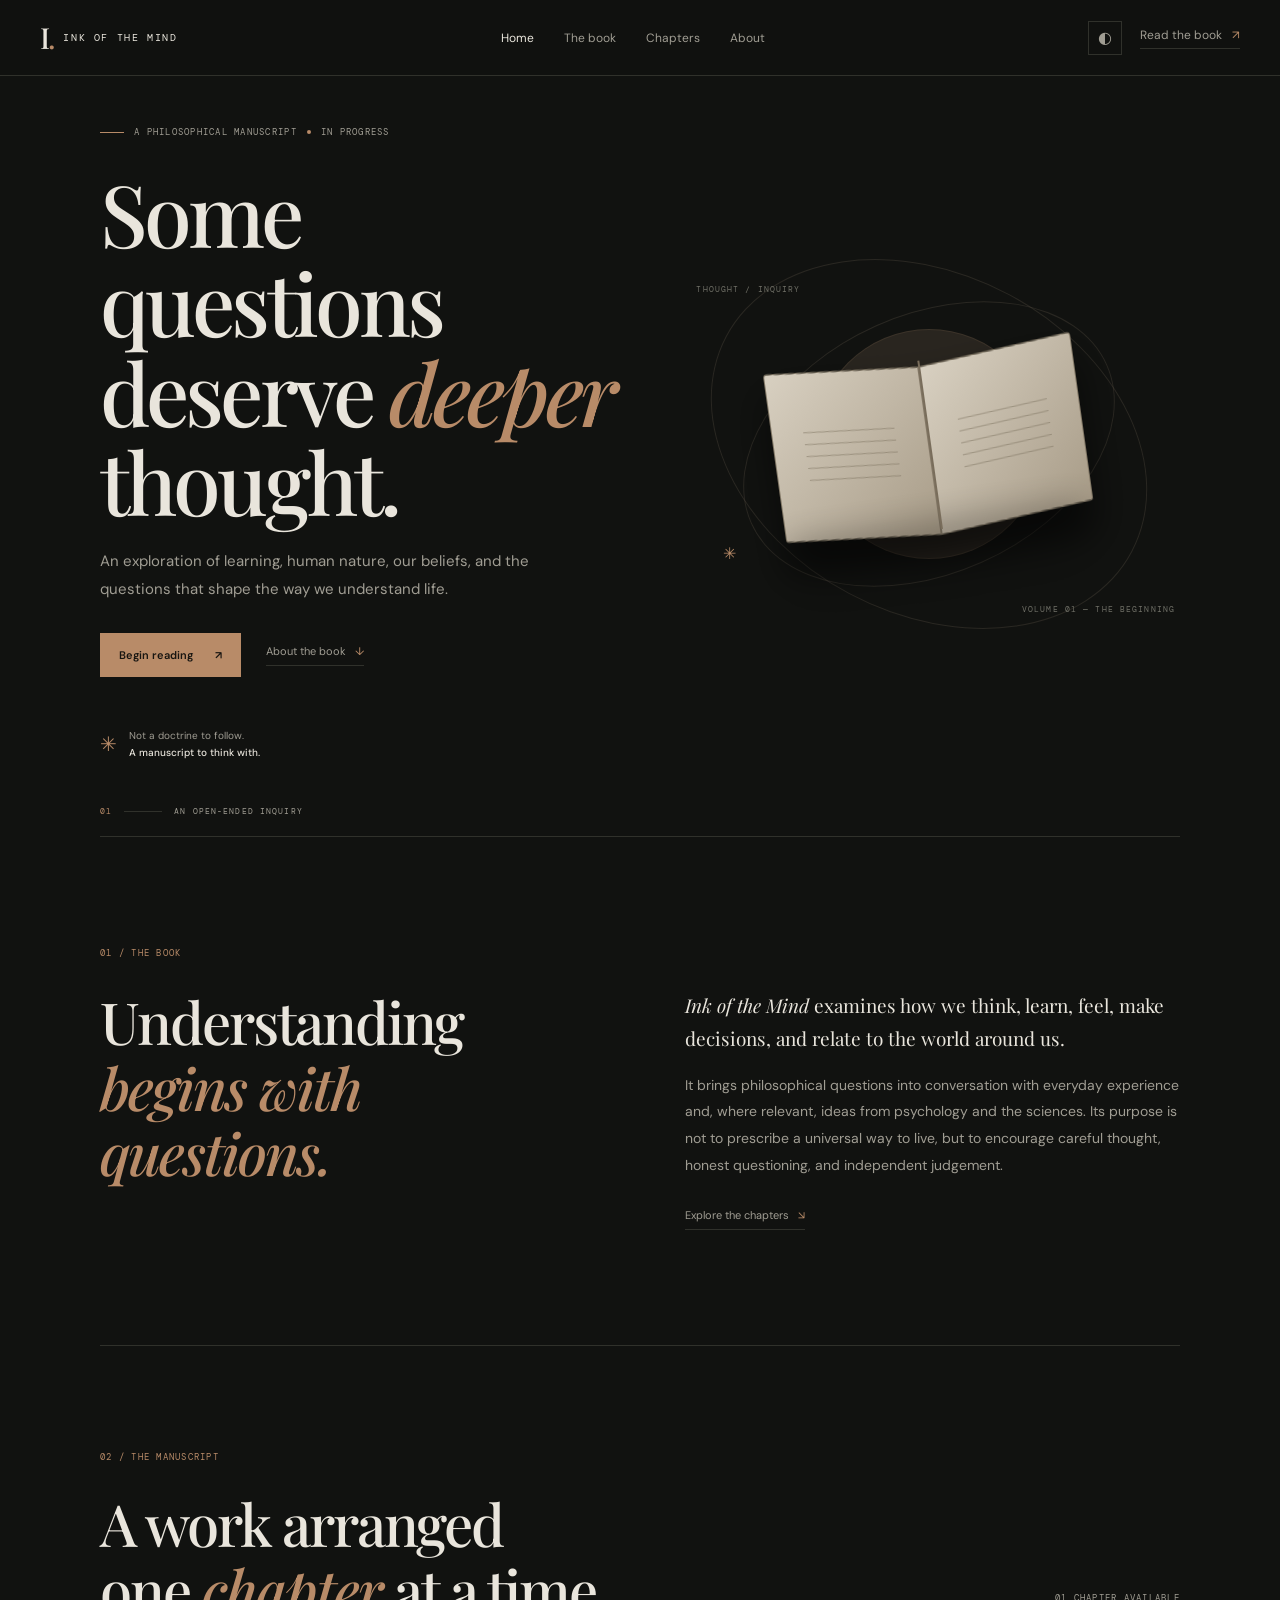
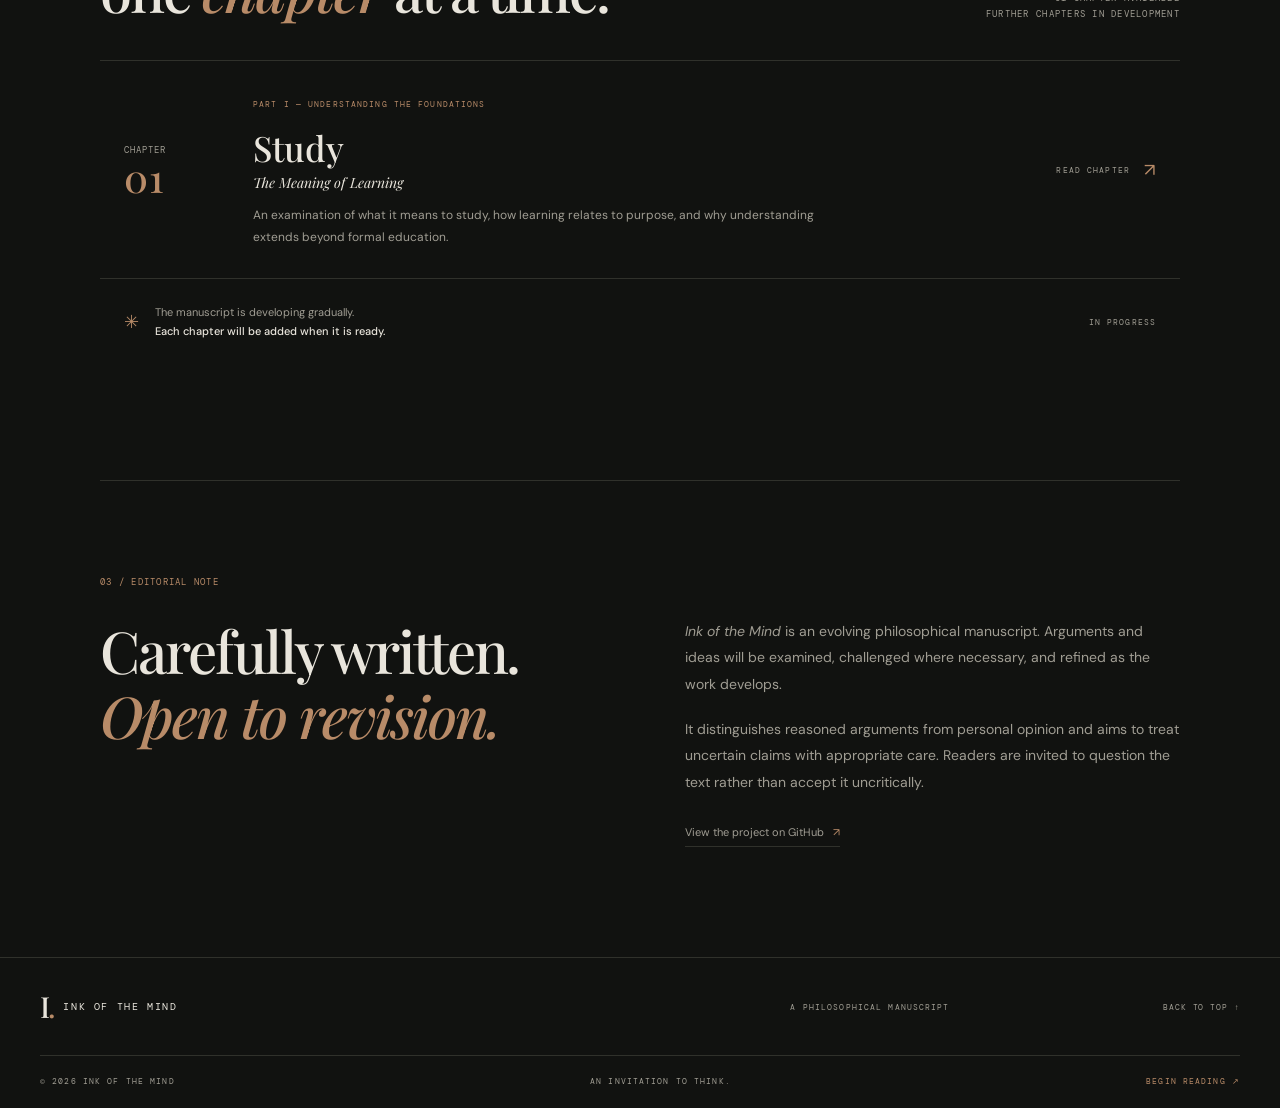
==== index.html @ 555a776a "Simplify the book homepage and establish editorial hierarchy" ====
<!doctype html>
<html lang="en">
<head>
<meta charset="utf-8"><meta name="viewport" content="width=device-width, initial-scale=1"><meta name="theme-color" content="#111210">
<meta name="description" content="Ink of the Mind is a philosophical book about learning, human life, thought, and the questions that shape our understanding.">
<title>Ink of the Mind — A philosophical book</title>
<link rel="preconnect" href="https://fonts.googleapis.com"><link rel="preconnect" href="https://fonts.gstatic.com" crossorigin>
<link href="https://fonts.googleapis.com/css2?family=DM+Mono:wght@400;500&family=DM+Sans:wght@400;500;600;700&family=Playfair+Display:ital,wght@0,500;0,600;0,700;1,500;1,600&display=swap" rel="stylesheet">
<link rel="stylesheet" href="assets/css/style.css"><script src="assets/js/main.js" defer></script>
</head>
<body>
<div class="reading-progress" aria-hidden="true"><span id="progressBar"></span></div>
<header class="site-header">
<a class="wordmark" href="index.html" aria-label="Ink of the Mind home"><span class="mark">I<span>.</span></span><span>INK OF THE MIND</span></a>
<nav class="main-nav" aria-label="Main navigation"><a class="active" href="#home">Home</a><a href="#book">The book</a><a href="#chapters">Chapters</a><a href="#about">About</a></nav>
<div class="header-actions"><button class="icon-button" id="themeToggle" aria-label="Toggle light mode" title="Toggle theme"><span class="theme-glyph">◐</span></button><a class="header-read" href="reader.html">Read the book <span>↗</span></a><button class="menu-toggle" id="menuToggle" aria-label="Open navigation" aria-expanded="false">☰</button></div>
</header>
<main id="home">
<section class="hero section-wrap">
<div class="hero-copy"><div class="eyebrow"><span class="eyebrow-line"></span> A PHILOSOPHICAL MANUSCRIPT <span class="eyebrow-dot"></span> IN PROGRESS</div>
<h1>Some questions<br>deserve <em>deeper</em><br>thought.</h1>
<p class="hero-description">An exploration of learning, human nature, our beliefs, and the questions that shape the way we understand life.</p>
<div class="hero-actions"><a class="button button-dark" href="reader.html">Begin reading <span>↗</span></a><a class="text-link" href="#book">About the book <span>↓</span></a></div>
<div class="hero-note"><span class="note-star">✳</span><span>Not a doctrine to follow.<br><strong>A manuscript to think with.</strong></span></div></div>
<div class="hero-art" aria-label="Minimal illustration of an open book"><div class="art-orbit orbit-one"></div><div class="art-orbit orbit-two"></div><div class="art-sun"></div><div class="book-object"><div class="book-page page-left"></div><div class="book-page page-right"></div><div class="book-spine"></div><div class="book-shadow"></div></div><span class="art-label label-top">THOUGHT / INQUIRY</span><span class="art-label label-bottom">VOLUME 01 — THE BEGINNING</span><span class="art-cross">✳</span></div>
<div class="hero-index"><span>01</span><span class="index-rule"></span><span>AN OPEN-ENDED INQUIRY</span></div>
</section>
<section class="intro-section section-wrap" id="book"><div class="section-kicker">01 / THE BOOK</div><div class="intro-grid">
<h2>Understanding<br><em>begins with questions.</em></h2><div class="intro-text"><p class="lead"><em>Ink of the Mind</em> examines how we think, learn, feel, make decisions, and relate to the world around us.</p>
<p>It brings philosophical questions into conversation with everyday experience and, where relevant, ideas from psychology and the sciences. Its purpose is not to prescribe a universal way to live, but to encourage careful thought, honest questioning, and independent judgement.</p><a class="underlined-link" href="#chapters">Explore the chapters <span>↘</span></a></div></div></section>
<section class="chapters-section section-wrap" id="chapters"><div class="section-kicker">02 / THE MANUSCRIPT</div><div class="chapters-heading"><h2>A work arranged<br>one <em>chapter</em> at a time.</h2><span class="chapter-count">01 CHAPTER AVAILABLE<br>FURTHER CHAPTERS IN DEVELOPMENT</span></div>
<a class="chapter-card" href="reader.html"><div class="chapter-number">CHAPTER<strong>01</strong></div><div class="chapter-info"><span class="chapter-tag">PART I — UNDERSTANDING THE FOUNDATIONS</span><h3>Study</h3><p>The Meaning of Learning</p><span class="chapter-description">An examination of what it means to study, how learning relates to purpose, and why understanding extends beyond formal education.</span></div><div class="chapter-open"><span>READ CHAPTER</span><b>↗</b></div></a>
<div class="coming-soon"><span class="coming-mark">✳</span><p>The manuscript is developing gradually.<br><strong>Each chapter will be added when it is ready.</strong></p><span class="mono">IN PROGRESS</span></div></section>
<section class="about-section section-wrap" id="about"><div class="section-kicker">03 / EDITORIAL NOTE</div><div class="about-grid"><h2>Carefully written.<br><em>Open to revision.</em></h2><div>
<p><em>Ink of the Mind</em> is an evolving philosophical manuscript. Arguments and ideas will be examined, challenged where necessary, and refined as the work develops.</p>
<p>It distinguishes reasoned arguments from personal opinion and aims to treat uncertain claims with appropriate care. Readers are invited to question the text rather than accept it uncritically.</p>
<a class="underlined-link" href="https://github.com/EverlastingUc/jingalala-huhu" target="_blank" rel="noopener noreferrer">View the project on GitHub <span>↗</span></a></div></div></section>
</main>
<footer class="site-footer"><a class="wordmark" href="#home"><span class="mark">I<span>.</span></span><span>INK OF THE MIND</span></a><span class="footer-note">A PHILOSOPHICAL MANUSCRIPT</span><a href="#home" class="back-top">BACK TO TOP ↑</a><div class="footer-bottom"><span>© <span id="year"></span> INK OF THE MIND</span><span>AN INVITATION TO THINK.</span><a href="reader.html">BEGIN READING ↗</a></div></footer>
</body></html>
---- assets/css/style.css ----
:root{color-scheme:dark;--bg:#111210;--surface:#191a17;--text:#e9e5dc;--muted:#a09d93;--faint:#707067;--line:#30312b;--accent:#b88b68;--serif:"Playfair Display",Georgia,serif;--sans:"DM Sans",Arial,sans-serif;--mono:"DM Mono",monospace}
*{box-sizing:border-box}html{scroll-behavior:smooth;scroll-padding-top:90px;scrollbar-color:#565044 var(--bg)}body{margin:0;background:var(--bg);color:var(--text);font-family:var(--sans);-webkit-font-smoothing:antialiased}a{color:inherit;text-decoration:none}button{font:inherit;color:inherit}::selection{background:#b88b6840;color:var(--text)}:focus-visible{outline:2px solid var(--accent);outline-offset:4px}.section-wrap{width:min(1080px,calc(100% - 56px));margin-inline:auto}
.reading-progress{position:fixed;inset:0 0 auto;height:2px;z-index:30}.reading-progress span{display:block;width:0;height:100%;background:var(--accent)}
.site-header{min-height:76px;padding:0 max(28px,calc((100vw - 1200px)/2));display:flex;align-items:center;justify-content:space-between;gap:24px;position:sticky;top:0;z-index:20;background:#111210ed;border-bottom:1px solid var(--line);backdrop-filter:blur(14px)}
.wordmark{display:inline-flex;align-items:center;gap:11px;white-space:nowrap;font:10px var(--mono);letter-spacing:.16em}.mark{font:500 29px/1 var(--serif);letter-spacing:-.08em}.mark span{color:var(--accent)}
.main-nav{display:flex;align-items:center;gap:30px}.main-nav a,.header-read{color:var(--muted);font-size:12px;transition:color .2s}.main-nav a:hover,.main-nav a.active,.header-read:hover{color:var(--text)}.header-actions{display:flex;align-items:center;gap:18px}
.icon-button,.menu-toggle{border:1px solid var(--line);background:transparent;width:34px;height:34px;display:grid;place-items:center;cursor:pointer;color:var(--muted)}.icon-button:hover,.menu-toggle:hover{color:var(--text);border-color:var(--accent)}.header-read{border-bottom:1px solid var(--line);padding-bottom:5px}.header-read span{color:var(--accent);margin-left:7px}.menu-toggle{display:none;font-size:18px}
.hero{min-height:590px;display:grid;grid-template-columns:1.05fr .95fr;align-items:center;gap:24px;position:relative;padding-top:50px;padding-bottom:75px}.hero-copy{position:relative;z-index:2}
.eyebrow,.section-kicker,.chapter-tag,.chapter-count,.chapter-open,.hero-index,.art-label,.sidebar-label,.reader-edition,.reader-meta,.breadcrumb,.footer-note,.footer-bottom,.coming-soon .mono,.quote-section>span{font:9px var(--mono);letter-spacing:.14em;color:var(--muted)}.eyebrow{display:flex;align-items:center;gap:10px}.eyebrow-line{width:24px;height:1px;background:var(--accent)}.eyebrow-dot{width:4px;height:4px;border-radius:50%;background:var(--accent)}
.hero h1{max-width:620px;margin:30px 0 22px;font:500 clamp(56px,6.8vw,86px)/1.04 var(--serif);letter-spacing:-.045em}.hero h1 em,.intro-grid h2 em,.chapters-heading h2 em,.about-grid h2 em,.next-chapter h2 em{color:var(--accent);font-weight:500}.hero-description{max-width:430px;color:var(--muted);font-size:15px;line-height:1.85}.hero-actions{display:flex;align-items:center;gap:25px;margin-top:30px}
.button{display:inline-flex;align-items:center;justify-content:center;gap:22px;padding:14px 18px;font-size:11px;font-weight:600;border:1px solid var(--accent);transition:background .2s,color .2s}.button-dark{background:var(--accent);color:#171511}.button-dark:hover{background:transparent;color:var(--text)}.text-link,.underlined-link{color:var(--muted);font-size:11px;padding-bottom:7px;border-bottom:1px solid var(--line)}.text-link:hover,.underlined-link:hover{color:var(--accent);border-color:var(--accent)}.text-link span,.underlined-link span{color:var(--accent);margin-left:6px}
.hero-note{display:flex;align-items:center;gap:12px;margin-top:50px;color:var(--muted);font-size:10px;line-height:1.7}.hero-note strong{color:var(--text);font-weight:500}.note-star{color:var(--accent);font-size:20px}
.hero-art{height:430px;display:grid;place-items:center;position:relative;overflow:hidden}.art-orbit{position:absolute;border:1px solid #6d625444;border-radius:50%}.orbit-one{width:390px;height:260px;transform:rotate(-24deg)}.orbit-two{width:460px;height:340px;transform:rotate(28deg)}.art-sun{position:absolute;width:230px;height:230px;border-radius:50%;background:#29251f;border:1px solid #62503e55}.book-object{width:310px;height:210px;display:flex;position:relative;transform:rotate(-8deg);filter:drop-shadow(0 24px 20px #0008)}.book-page{width:50%;height:170px;position:relative;top:20px;background:linear-gradient(135deg,#d8d0c1,#a89c88);border:1px solid #827866}.page-left{border-radius:4px 0 0 3px;transform:skewY(5deg)}.page-right{border-radius:0 4px 3px 0;transform:skewY(-5deg)}.book-page:after{content:"";position:absolute;left:20%;right:20%;top:35%;height:1px;background:#817764;box-shadow:0 12px #817764,0 24px #817764,0 36px #817764,0 48px #817764;opacity:.6}.book-spine{position:absolute;left:50%;top:21px;width:2px;height:170px;background:#796d5b;z-index:2}.book-shadow{position:absolute;width:300px;height:20px;bottom:0;background:#000;filter:blur(18px);opacity:.45}.art-label{position:absolute;font-size:8px;color:var(--faint)}.label-top{top:55px;left:18px}.label-bottom{bottom:45px;right:5px}.art-cross{position:absolute;bottom:95px;left:45px;color:var(--accent)}.hero-index{position:absolute;bottom:20px;left:0;display:flex;align-items:center;gap:12px;font-size:8px}.hero-index>span:first-child{color:var(--accent)}.index-rule{width:38px;height:1px;background:var(--line)}
.intro-section{padding-top:110px;padding-bottom:115px;border-top:1px solid var(--line)}.section-kicker{color:var(--accent)}.intro-grid,.about-grid{display:grid;grid-template-columns:1fr 1fr;gap:90px;margin-top:30px}.intro-grid h2,.about-grid h2,.chapters-heading h2{margin:0;font:500 clamp(38px,4.6vw,58px)/1.13 var(--serif);letter-spacing:-.035em}.intro-text p,.about-grid p{color:var(--muted);font-size:14px;line-height:1.9;margin:0 0 18px}.intro-text .lead{color:var(--text);font:19px/1.7 var(--serif)}.intro-text .underlined-link,.about-grid .underlined-link{display:inline-block;margin-top:12px}
.chapters-section{padding-top:105px;padding-bottom:115px;border-top:1px solid var(--line)}.chapters-heading{display:flex;align-items:end;justify-content:space-between;gap:25px;margin:28px 0 38px}.chapter-count{text-align:right;line-height:1.8}
.chapter-card{display:grid;grid-template-columns:105px 1fr 140px;align-items:center;gap:24px;padding:30px 24px;border-top:1px solid var(--line);border-bottom:1px solid var(--line);transition:background .2s,border-color .2s}.chapter-card:hover{background:var(--surface);border-color:#62503e}.chapter-number{color:var(--muted);font:9px/1.7 var(--mono);letter-spacing:.12em}.chapter-number strong{display:block;color:var(--accent);font:500 39px/1 var(--serif)}.chapter-tag{color:var(--accent);font-size:8px}.chapter-info h3{margin:12px 0 2px;font:500 35px var(--serif)}.chapter-info>p{margin:0;color:var(--text);font:italic 14px var(--serif)}.chapter-description{display:block;max-width:590px;margin-top:13px;color:var(--muted);font-size:12px;line-height:1.8}.chapter-open{display:flex;align-items:center;justify-content:flex-end;gap:14px;color:var(--muted);font-size:8px}.chapter-open b{color:var(--accent);font:18px var(--sans)}
.coming-soon{display:flex;align-items:center;gap:16px;padding:24px;color:var(--muted);font-size:11px;line-height:1.7}.coming-soon p{margin:0}.coming-soon strong{color:var(--text);font-weight:500}.coming-mark{color:var(--accent);font-size:18px}.coming-soon .mono{margin-left:auto;font-size:8px}
.about-section{padding-top:95px;padding-bottom:110px;border-top:1px solid var(--line)}.about-grid{align-items:start}
.site-footer{padding:34px max(28px,calc((100vw - 1200px)/2)) 22px;display:grid;grid-template-columns:1fr 1fr auto;align-items:center;gap:24px;border-top:1px solid var(--line)}.footer-note{text-align:center;font-size:8px}.back-top{justify-self:end;font:8px var(--mono);letter-spacing:.12em;color:var(--muted)}.footer-bottom{grid-column:1/-1;display:flex;justify-content:space-between;gap:16px;padding-top:20px;margin-top:10px;border-top:1px solid var(--line);font-size:8px}.footer-bottom a{color:var(--accent)}
.reader-body{min-height:100vh}.reader-header{position:sticky}.reader-top{display:flex;justify-content:space-between;padding-top:28px}.breadcrumb{color:var(--muted);font-size:8px}.breadcrumb:hover{color:var(--accent)}.reader-edition{font-size:8px}.reader-title-wrap{padding:80px 24px 65px;text-align:center;border-bottom:1px solid var(--line)}.reader-title-inner{width:min(720px,100%);margin-inline:auto}.reader-title-inner .eyebrow{justify-content:center}.reader-title-wrap h1{margin:20px 0 5px;font:500 clamp(72px,10vw,110px)/1 var(--serif);letter-spacing:-.05em}.reader-title-wrap h1 span{color:var(--accent)}.reader-subtitle{margin:12px 0 25px;color:var(--muted);font:italic 23px var(--serif)}.reader-meta{display:flex;align-items:center;justify-content:center;gap:14px;font-size:8px}.meta-divider{width:24px;height:1px;background:var(--line)}
.reader-layout{display:grid;grid-template-columns:190px minmax(0,680px);justify-content:center;gap:75px;padding-top:75px;padding-bottom:100px}.reader-sidebar{min-width:0}.sidebar-sticky{position:sticky;top:110px}.sidebar-label{display:block;margin-bottom:16px;color:var(--accent);font-size:8px}.reader-sidebar nav{display:flex;flex-direction:column;gap:12px}.reader-sidebar nav a{color:var(--muted);font-size:11px;line-height:1.5}.reader-sidebar nav a:hover,.reader-sidebar nav a.toc-active{color:var(--text)}.reader-sidebar nav a.toc-active{border-left:1px solid var(--accent);padding-left:10px}.toc-loading{color:var(--faint);font-size:11px}.sidebar-divider{height:1px;background:var(--line);margin:28px 0 20px}.font-control{min-width:38px;height:32px;margin-right:7px;border:1px solid var(--line);background:transparent;color:var(--muted);cursor:pointer;font-size:11px}.font-control:hover{border-color:var(--accent);color:var(--text)}
.chapter-content{color:#c9c5bb;font:16px/1.95 var(--serif)}.chapter-content h1{font:500 36px/1.2 var(--serif);color:var(--text)}.chapter-content h2{margin:58px 0 20px;padding-top:22px;border-top:1px solid var(--line);color:var(--text);font:500 27px/1.3 var(--serif)}.chapter-content h3{margin:32px 0 12px;color:var(--text);font:500 20px/1.4 var(--serif)}.chapter-content p{margin:0 0 22px}.chapter-content strong{color:var(--text);font-weight:600}.chapter-content em{color:#d5c6b5}.chapter-content blockquote{margin:30px 0;padding:5px 0 5px 22px;border-left:2px solid var(--accent);color:#d6c5b2;font:italic 20px/1.7 var(--serif)}.chapter-content ul,.chapter-content ol{padding-left:24px;margin:12px 0 25px}.chapter-content li{padding-left:5px;margin:8px 0}.chapter-content li::marker{color:var(--accent)}.chapter-content hr{border:0;border-top:1px solid var(--line);width:35%;margin:45px auto}.chapter-content .chapter-end{text-align:center;margin-top:48px;color:var(--accent);font:9px var(--mono);letter-spacing:.16em}.chapter-content .loading-message{color:var(--muted)}.chapter-content .loading-message span{color:var(--accent)}.chapter-content a{color:var(--accent);text-decoration:underline}
.next-chapter{display:flex;justify-content:space-between;align-items:end;gap:25px;padding-top:55px;padding-bottom:80px;border-top:1px solid var(--line)}.next-chapter h2{margin:18px 0 0;font:500 39px/1.15 var(--serif)}
@media(max-width:800px){.site-header{padding-inline:24px}.main-nav{gap:17px}.hero{min-height:520px}.hero-art{transform:scale(.85);margin-inline:-35px}.intro-grid,.about-grid{gap:38px}.reader-layout{grid-template-columns:145px minmax(0,1fr);gap:35px}}
@media(max-width:620px){.section-wrap{width:calc(100% - 40px)}.site-header{min-height:68px;padding-inline:20px}.wordmark{font-size:8px;gap:8px}.mark{font-size:25px}.main-nav{display:none;position:absolute;top:67px;left:0;right:0;padding:22px 20px;background:var(--surface);border-bottom:1px solid var(--line);flex-direction:column;align-items:flex-start}.main-nav.open{display:flex}.header-actions{gap:9px}.header-read{font-size:10px}.menu-toggle{display:grid}.hero{display:flex;flex-direction:column;align-items:stretch;padding-top:65px;padding-bottom:65px}.hero h1{font-size:clamp(52px,13vw,72px)}.hero-description{font-size:13px}.hero-art{height:290px;transform:scale(.76);margin:-5px -40px -15px}.hero-note{margin-top:35px}.hero-index{bottom:0}.intro-section,.chapters-section,.about-section{padding-top:75px;padding-bottom:80px}.intro-grid,.about-grid{grid-template-columns:1fr;gap:24px;margin-top:25px}.intro-grid h2,.about-grid h2,.chapters-heading h2{font-size:43px}.intro-text .lead{font-size:17px}.chapters-heading{display:block;margin-bottom:25px}.chapter-count{display:block;text-align:left;margin-top:18px}.chapter-card{grid-template-columns:48px 1fr;gap:12px;padding:23px 8px}.chapter-number strong{font-size:30px}.chapter-tag{font-size:7px;line-height:1.7}.chapter-info h3{font-size:30px}.chapter-description{font-size:11px}.chapter-open{grid-column:2;justify-content:flex-start;margin-top:8px}.coming-soon{padding-inline:8px}.coming-soon .mono{display:none}.site-footer{padding:30px 20px 18px;grid-template-columns:1fr auto;gap:18px}.footer-note{display:none}.back-top{grid-column:2;grid-row:1}.footer-bottom{flex-wrap:wrap;font-size:7px}.reader-top{padding-top:22px}.reader-edition{font-size:7px}.reader-title-wrap{padding:65px 20px 48px}.reader-title-wrap h1{font-size:82px}.reader-subtitle{font-size:19px}.reader-meta{font-size:7px;gap:8px}.reader-layout{display:block;padding-top:0;padding-bottom:65px}.reader-sidebar{padding:20px 0;margin-bottom:38px;border-bottom:1px solid var(--line)}.sidebar-sticky{position:static}.reader-sidebar nav{display:grid;grid-template-columns:1fr 1fr;gap:10px}.sidebar-divider{margin:18px 0 14px}.chapter-content{font-size:15px;line-height:1.9}.chapter-content h2{font-size:24px;margin-top:42px}.chapter-content blockquote{font-size:18px}.next-chapter{display:block;padding-top:38px;padding-bottom:55px}.next-chapter h2{font-size:34px;margin-bottom:25px}}
@media(prefers-reduced-motion:reduce){html{scroll-behavior:auto}*,*::before,*::after{transition-duration:.01ms!important;animation-duration:.01ms!important}}
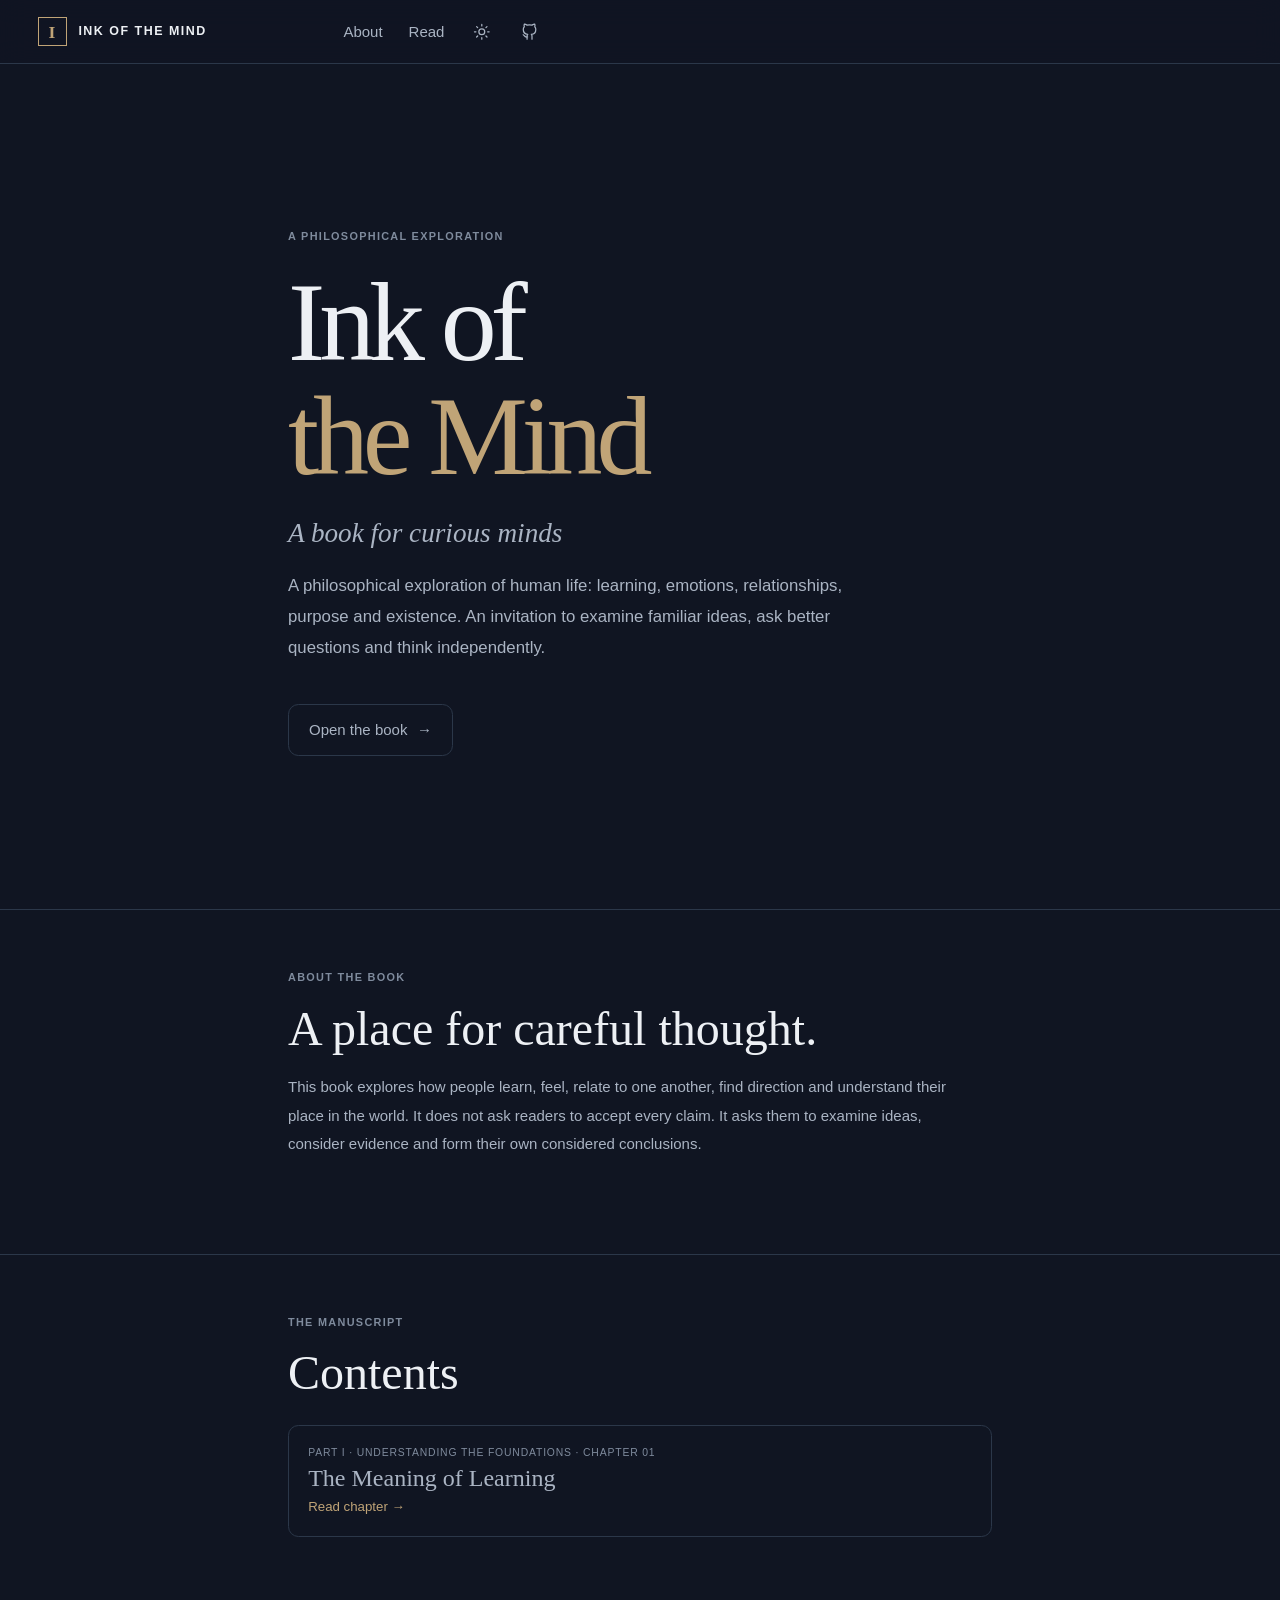
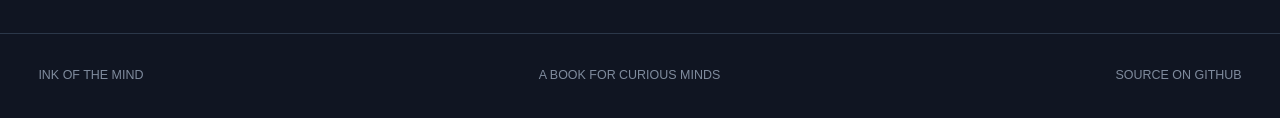
==== commit b55037b8: "Rebuild book landing page with editorial layout" ====
--- a/index.html
+++ b/index.html
@@ -1,40 +1,43 @@
 <!doctype html>
-<html lang="en">
+<html lang="en" data-theme="dark">
 <head>
-<meta charset="utf-8"><meta name="viewport" content="width=device-width, initial-scale=1"><meta name="theme-color" content="#111210">
-<meta name="description" content="Ink of the Mind is a philosophical book about learning, human life, thought, and the questions that shape our understanding.">
-<title>Ink of the Mind — A philosophical book</title>
-<link rel="preconnect" href="https://fonts.googleapis.com"><link rel="preconnect" href="https://fonts.gstatic.com" crossorigin>
-<link href="https://fonts.googleapis.com/css2?family=DM+Mono:wght@400;500&family=DM+Sans:wght@400;500;600;700&family=Playfair+Display:ital,wght@0,500;0,600;0,700;1,500;1,600&display=swap" rel="stylesheet">
-<link rel="stylesheet" href="assets/css/style.css"><script src="assets/js/main.js" defer></script>
+<meta charset="utf-8"><meta name="viewport" content="width=device-width,initial-scale=1">
+<meta name="description" content="Ink of the Mind is a philosophical exploration of learning, emotions, relationships, purpose and existence.">
+<meta name="theme-color" content="#101522"><meta property="og:type" content="book"><meta property="og:title" content="Ink of the Mind"><meta property="og:description" content="A philosophical exploration of human life.">
+<link rel="canonical" href="https://everlastinguc.github.io/jingalala-huhu/">
+<title>Ink of the Mind — A book for curious minds</title>
+<link rel="stylesheet" href="assets/css/tokens.css"><link rel="stylesheet" href="assets/css/base.css"><link rel="stylesheet" href="assets/css/layout.css"><link rel="stylesheet" href="assets/css/components.css"><link rel="stylesheet" href="assets/css/utilities.css">
+<script type="module" src="assets/js/theme.js"></script>
 </head>
 <body>
-<div class="reading-progress" aria-hidden="true"><span id="progressBar"></span></div>
+<a class="skip-link" href="#main">Skip to content</a>
 <header class="site-header">
-<a class="wordmark" href="index.html" aria-label="Ink of the Mind home"><span class="mark">I<span>.</span></span><span>INK OF THE MIND</span></a>
-<nav class="main-nav" aria-label="Main navigation"><a class="active" href="#home">Home</a><a href="#book">The book</a><a href="#chapters">Chapters</a><a href="#about">About</a></nav>
-<div class="header-actions"><button class="icon-button" id="themeToggle" aria-label="Toggle light mode" title="Toggle theme"><span class="theme-glyph">◐</span></button><a class="header-read" href="reader.html">Read the book <span>↗</span></a><button class="menu-toggle" id="menuToggle" aria-label="Open navigation" aria-expanded="false">☰</button></div>
+<a class="wordmark" href="index.html" aria-label="Ink of the Mind home"><span class="wordmark__mark">I</span><span>INK OF THE MIND</span></a>
+<nav class="header-actions" aria-label="Main navigation"><a class="icon-button" href="#about" aria-label="About the book">About</a><a class="icon-button" href="reader.html">Read</a><button class="icon-button" id="theme-toggle" type="button" aria-label="Switch theme"><svg viewBox="0 0 24 24" aria-hidden="true"><circle cx="12" cy="12" r="4"></circle><path d="M12 2v2m0 16v2M4.93 4.93l1.42 1.42m11.3 11.3 1.42 1.42M2 12h2m16 0h2M4.93 19.07l1.42-1.42m11.3-11.3 1.42-1.42"></path></svg></button>
+<a class="icon-button" href="https://github.com/EverlastingUc/jingalala-huhu" target="_blank" rel="noopener noreferrer" aria-label="Project on GitHub"><svg viewBox="0 0 24 24" aria-hidden="true"><path d="M9 19c-4.3 1.4-4.3-2.5-6-3m12 6v-3.9a3.4 3.4 0 0 0-.9-2.7c3-.3 6.1-1.5 6.1-6.7a5.2 5.2 0 0 0-1.4-3.6 4.8 4.8 0 0 0-.1-3.6s-1.1-.4-3.7 1.4a12.8 12.8 0 0 0-6.7 0C5.7 1.1 4.6 1.5 4.6 1.5a4.8 4.8 0 0 0-.1 3.6 5.2 5.2 0 0 0-1.4 3.6c0 5.2 3.1 6.4 6.1 6.7a3.4 3.4 0 0 0-.9 2.7V22"></path></svg></a></nav>
 </header>
-<main id="home">
-<section class="hero section-wrap">
-<div class="hero-copy"><div class="eyebrow"><span class="eyebrow-line"></span> A PHILOSOPHICAL MANUSCRIPT <span class="eyebrow-dot"></span> IN PROGRESS</div>
-<h1>Some questions<br>deserve <em>deeper</em><br>thought.</h1>
-<p class="hero-description">An exploration of learning, human nature, our beliefs, and the questions that shape the way we understand life.</p>
-<div class="hero-actions"><a class="button button-dark" href="reader.html">Begin reading <span>↗</span></a><a class="text-link" href="#book">About the book <span>↓</span></a></div>
-<div class="hero-note"><span class="note-star">✳</span><span>Not a doctrine to follow.<br><strong>A manuscript to think with.</strong></span></div></div>
-<div class="hero-art" aria-label="Minimal illustration of an open book"><div class="art-orbit orbit-one"></div><div class="art-orbit orbit-two"></div><div class="art-sun"></div><div class="book-object"><div class="book-page page-left"></div><div class="book-page page-right"></div><div class="book-spine"></div><div class="book-shadow"></div></div><span class="art-label label-top">THOUGHT / INQUIRY</span><span class="art-label label-bottom">VOLUME 01 — THE BEGINNING</span><span class="art-cross">✳</span></div>
-<div class="hero-index"><span>01</span><span class="index-rule"></span><span>AN OPEN-ENDED INQUIRY</span></div>
+<main id="main">
+<section class="reader-main" style="padding-block:clamp(4rem,12vw,10rem)">
+<div class="reader-main__inner" style="max-width:58rem">
+<p class="eyebrow">A PHILOSOPHICAL EXPLORATION</p>
+<h1 style="font:500 clamp(3.4rem,9vw,7rem)/1.02 var(--reading);letter-spacing:-.055em;margin:1.2rem 0">Ink of<br><span class="u-accent">the Mind</span></h1>
+<p style="font:italic clamp(1.2rem,2.5vw,1.7rem)/1.5 var(--reading);color:var(--muted);margin:0 0 1rem">A book for curious minds</p>
+<p style="max-width:38rem;color:var(--muted);font-size:1.05rem;line-height:1.85">A philosophical exploration of human life: learning, emotions, relationships, purpose and existence. An invitation to examine familiar ideas, ask better questions and think independently.</p>
+<a class="complete-button" style="display:inline-flex;width:auto;padding-inline:1.25rem;margin-block-start:1.5rem" href="reader.html">Open the book <span aria-hidden="true">→</span></a>
+</div>
 </section>
-<section class="intro-section section-wrap" id="book"><div class="section-kicker">01 / THE BOOK</div><div class="intro-grid">
-<h2>Understanding<br><em>begins with questions.</em></h2><div class="intro-text"><p class="lead"><em>Ink of the Mind</em> examines how we think, learn, feel, make decisions, and relate to the world around us.</p>
-<p>It brings philosophical questions into conversation with everyday experience and, where relevant, ideas from psychology and the sciences. Its purpose is not to prescribe a universal way to live, but to encourage careful thought, honest questioning, and independent judgement.</p><a class="underlined-link" href="#chapters">Explore the chapters <span>↘</span></a></div></div></section>
-<section class="chapters-section section-wrap" id="chapters"><div class="section-kicker">02 / THE MANUSCRIPT</div><div class="chapters-heading"><h2>A work arranged<br>one <em>chapter</em> at a time.</h2><span class="chapter-count">01 CHAPTER AVAILABLE<br>FURTHER CHAPTERS IN DEVELOPMENT</span></div>
-<a class="chapter-card" href="reader.html"><div class="chapter-number">CHAPTER<strong>01</strong></div><div class="chapter-info"><span class="chapter-tag">PART I — UNDERSTANDING THE FOUNDATIONS</span><h3>Study</h3><p>The Meaning of Learning</p><span class="chapter-description">An examination of what it means to study, how learning relates to purpose, and why understanding extends beyond formal education.</span></div><div class="chapter-open"><span>READ CHAPTER</span><b>↗</b></div></a>
-<div class="coming-soon"><span class="coming-mark">✳</span><p>The manuscript is developing gradually.<br><strong>Each chapter will be added when it is ready.</strong></p><span class="mono">IN PROGRESS</span></div></section>
-<section class="about-section section-wrap" id="about"><div class="section-kicker">03 / EDITORIAL NOTE</div><div class="about-grid"><h2>Carefully written.<br><em>Open to revision.</em></h2><div>
-<p><em>Ink of the Mind</em> is an evolving philosophical manuscript. Arguments and ideas will be examined, challenged where necessary, and refined as the work develops.</p>
-<p>It distinguishes reasoned arguments from personal opinion and aims to treat uncertain claims with appropriate care. Readers are invited to question the text rather than accept it uncritically.</p>
-<a class="underlined-link" href="https://github.com/EverlastingUc/jingalala-huhu" target="_blank" rel="noopener noreferrer">View the project on GitHub <span>↗</span></a></div></div></section>
+<section class="reader-main" id="about" style="padding-block:3rem 5rem;border-block-start:1px solid var(--line)">
+<div class="reader-main__inner" style="max-width:58rem">
+<p class="eyebrow">ABOUT THE BOOK</p><h2 style="font:500 clamp(2rem,4vw,3rem)/1.2 var(--reading);margin-block:.8rem 1rem">A place for careful thought.</h2>
+<p class="u-muted" style="max-width:42rem;line-height:1.9">This book explores how people learn, feel, relate to one another, find direction and understand their place in the world. It does not ask readers to accept every claim. It asks them to examine ideas, consider evidence and form their own considered conclusions.</p>
+</div>
+</section>
+<section class="reader-main" style="padding-block:3rem 6rem;border-block-start:1px solid var(--line)">
+<div class="reader-main__inner" style="max-width:58rem">
+<p class="eyebrow">THE MANUSCRIPT</p><h2 style="font:500 clamp(2rem,4vw,3rem)/1.2 var(--reading);margin-block:.8rem 1.5rem">Contents</h2>
+<div class="chapter-link" style="border:1px solid var(--line);border-radius:var(--radius-md);padding:1.2rem"><span class="chapter-link__number">PART I · UNDERSTANDING THE FOUNDATIONS · CHAPTER 01</span><strong style="display:block;font:500 1.5rem var(--reading);margin-block:.3rem">The Meaning of Learning</strong><a class="u-accent" href="reader.html">Read chapter →</a></div>
+</div>
+</section>
 </main>
-<footer class="site-footer"><a class="wordmark" href="#home"><span class="mark">I<span>.</span></span><span>INK OF THE MIND</span></a><span class="footer-note">A PHILOSOPHICAL MANUSCRIPT</span><a href="#home" class="back-top">BACK TO TOP ↑</a><div class="footer-bottom"><span>© <span id="year"></span> INK OF THE MIND</span><span>AN INVITATION TO THINK.</span><a href="reader.html">BEGIN READING ↗</a></div></footer>
+<footer class="site-footer"><span>INK OF THE MIND</span><span>A BOOK FOR CURIOUS MINDS</span><a href="https://github.com/EverlastingUc/jingalala-huhu" target="_blank" rel="noopener noreferrer">SOURCE ON GITHUB</a></footer>
 </body></html>
--- a/assets/css/tokens.css
+++ b/assets/css/tokens.css
@@ -0,0 +1 @@
+:root{color-scheme:dark;--bg:#101522;--panel:#151d2b;--panel-raised:#1b2637;--text:#edf0f4;--muted:#aab4c3;--quiet:#7f8b9d;--line:#2b3749;--accent:#c0a477;--accent-soft:rgb(192 164 119 / 12%);--success:#8fbea0;--danger:#d18d8d;--reading:Georgia,"Times New Roman",serif;--ui:Arial,"Helvetica Neue",sans-serif;--mono:"SFMono-Regular",Consolas,monospace;--s1:.25rem;--s2:.5rem;--s3:.75rem;--s4:1rem;--s5:1.25rem;--s6:1.5rem;--s8:2rem;--s10:2.5rem;--s12:3rem;--s16:4rem;--s20:5rem;--topbar:4rem;--sidebar:17rem;--rail:13rem;--reading-width:44rem;--wide-reading:54rem;--radius-sm:.35rem;--radius-md:.65rem;--radius-lg:1rem;--shadow:0 18px 50px rgb(0 0 0 / 28%);--fast:160ms;--normal:210ms;--ease:cubic-bezier(.2,0,0,1);--focus:0 0 0 3px rgb(192 164 119 / 35%)}[data-theme=light]{color-scheme:light;--bg:#f5f3ee;--panel:#fbfaf7;--panel-raised:#eeece5;--text:#262b34;--muted:#505c6c;--quiet:#6c7888;--line:#d9d7d0;--accent:#80643c;--accent-soft:rgb(128 100 60 /  10%);--success:#356b49;--danger:#9b4d4d;--shadow:0 18px 50px rgb(30 35 44 / 12%)}
--- a/assets/css/base.css
+++ b/assets/css/base.css
@@ -0,0 +1 @@
+*,*::before,*::after{box-sizing:border-box}html{min-width:320px;scroll-behavior:smooth;scroll-padding-top:calc(var(--topbar) + 1.5rem)}body{margin:0;background:var(--bg);color:var(--text);font-family:var(--ui);font-size:15px;line-height:1.6;-webkit-font-smoothing:antialiased}body,button,input{font-family:var(--ui)}a{color:inherit;text-decoration:none}button{color:inherit}button,input{font:inherit}button:focus-visible,a:focus-visible,input:focus-visible{outline:0;box-shadow:var(--focus)}::selection{background:var(--accent-soft);color:var(--text)}img,svg{display:block;max-width:100%}svg{width:1.1rem;height:1.1rem;stroke:currentColor;fill:none;stroke-width:1.7;stroke-linecap:round;stroke-linejoin:round}.skip-link{position:fixed;z-index:100;inset-block-start:var(--s2);inset-inline-start:var(--s2);padding:var(--s3) var(--s4);background:var(--text);color:var(--bg);transform:translateY(-160%)}.skip-link:focus{transform:translateY(0)}:focus-visible{outline-offset:3px}::selection{background:var(--accent-soft)}html{scrollbar-color:var(--quiet) var(--bg);scrollbar-width:thin}::-webkit-scrollbar{width:10px}::-webkit-scrollbar-track{background:var(--bg)}::-webkit-scrollbar-thumb{background:var(--quiet);border:3px solid var(--bg);border-radius:99px}@media(prefers-reduced-motion:reduce){*,*::before,*::after{scroll-behavior:auto!important;animation-duration:.01ms!important;animation-iteration-count:1!important;transition-duration:.01ms!important}}
--- a/assets/css/layout.css
+++ b/assets/css/layout.css
@@ -0,0 +1 @@
+.site-header{position:sticky;inset-block-start:0;z-index:30;height:var(--topbar);display:flex;align-items:center;gap:var(--s6);padding-inline:clamp(1rem,3vw,2.5rem);background:color-mix(in srgb,var(--bg) 94%,transparent);border-block-end:1px solid var(--line);backdrop-filter:blur(14px)}.wordmark{display:inline-flex;align-items:center;gap:.7rem;min-width:var(--sidebar);font-size:.78rem;font-weight:700;letter-spacing:.12em}.wordmark__mark{display:grid;place-items:center;width:1.8rem;height:1.8rem;border:1px solid var(--accent);color:var(--accent);font-family:var(--reading);font-size:1.1rem}.header-search{flex:1;max-width:34rem;margin-inline:auto}.header-actions{display:flex;align-items:center;gap:var(--s2)}.icon-button,.menu-button,.control-button{display:inline-grid;place-items:center;min-width:2.5rem;min-height:2.5rem;padding:.5rem;border:1px solid transparent;border-radius:var(--radius-sm);background:transparent;color:var(--muted);cursor:pointer;transition:background var(--fast) var(--ease),color var(--fast) var(--ease),border-color var(--fast) var(--ease)}.icon-button:hover,.menu-button:hover,.control-button:hover{background:var(--panel-raised);color:var(--text);border-color:var(--line)}.menu-button{display:none}.reader-progress{position:fixed;inset-block-start:var(--topbar);inset-inline:0;z-index:29;height:3px;background:transparent}.reader-progress__bar{display:block;width:0;height:100%;background:var(--accent);transition:width 80ms linear}.reader-shell{display:grid;grid-template-columns:var(--sidebar) minmax(0,1fr) var(--rail);min-height:calc(100vh - var(--topbar));max-width:100rem;margin-inline:auto}.sidebar{position:sticky;inset-block-start:calc(var(--topbar) + 3px);align-self:start;height:calc(100vh - var(--topbar) - 3px);overflow-y:auto;padding:var(--s8) var(--s5);border-inline-end:1px solid var(--line)}.sidebar__progress{margin-block-end:var(--s8)}.sidebar__group{margin-block-start:var(--s6)}.sidebar__chapters{display:grid;gap:.25rem;margin-block-start:var(--s3)}.reader-main{min-width:0;padding:clamp(2rem,5vw,4.5rem) clamp(1.25rem,5vw,4rem) 7rem}.reader-main__inner{width:min(100%,var(--reading-width));margin-inline:auto}.reader-main__inner.is-wide{width:min(100%,var(--wide-reading))}.right-rail{position:sticky;inset-block-start:calc(var(--topbar) + 3px);align-self:start;height:calc(100vh - var(--topbar) - 3px);overflow-y:auto;padding:var(--s8) var(--s5);border-inline-start:1px solid var(--line)}.site-footer{display:flex;justify-content:space-between;gap:var(--s4);padding:var(--s8) clamp(1rem,3vw,2.5rem);border-block-start:1px solid var(--line);color:var(--quiet);font-size:.78rem}@media(max-width:1100px){.reader-shell{grid-template-columns:var(--sidebar) minmax(0,1fr)}.right-rail{display:none}}@media(max-width:760px){.site-header{gap:var(--s2)}.wordmark{min-width:0;flex:1}.header-search{max-width:none}.menu-button{display:inline-grid}.reader-shell{display:block}.sidebar{position:fixed;z-index:40;inset-block:var(--topbar) 0;inset-inline-start:0;width:min(19rem,86vw);height:auto;background:var(--bg);box-shadow:var(--shadow);transform:translateX(-105%);transition:transform var(--normal) var(--ease)}.sidebar.is-open{transform:translateX(0)}.reader-main{padding:var(--s8) var(--s5) 5rem}.site-footer{flex-wrap:wrap}}@media(min-width:1600px){.reader-shell{grid-template-columns:19rem minmax(0,1fr) 15rem}}
--- a/assets/css/components.css
+++ b/assets/css/components.css
@@ -0,0 +1 @@
+.search-trigger{width:100%;display:flex;align-items:center;gap:var(--s3);padding:.55rem .8rem;border:1px solid var(--line);border-radius:var(--radius-sm);background:var(--panel);color:var(--quiet);text-align:left;cursor:pointer}.search-trigger kbd{margin-inline-start:auto;padding:.1rem .35rem;border:1px solid var(--line);border-radius:3px;font-size:.7rem}.sidebar-label,.eyebrow{color:var(--quiet);font-size:.68rem;font-weight:700;letter-spacing:.12em;text-transform:uppercase}.progress-copy{display:flex;justify-content:space-between;gap:var(--s2);margin-block-end:var(--s2);font-size:.78rem}.progress-track{height:4px;overflow:hidden;border-radius:9px;background:var(--panel-raised)}.progress-track__bar{width:0;height:100%;background:var(--accent);transition:width var(--normal) var(--ease)}.chapter-link{display:block;padding:.6rem .7rem;border-inline-start:2px solid transparent;border-radius:0 var(--radius-sm) var(--radius-sm) 0;color:var(--muted);font-size:.83rem;line-height:1.45}.chapter-link:hover{background:var(--panel);color:var(--text)}.chapter-link[aria-current=page]{border-inline-start-color:var(--accent);background:var(--accent-soft);color:var(--text)}.chapter-link__number{display:block;margin-block-end:.2rem;color:var(--quiet);font-size:.65rem;letter-spacing:.08em}.chapter-heading{margin-block:0 2rem;padding-block-end:2rem;border-block-end:1px solid var(--line)}.chapter-heading__part{margin:0 0 .7rem;color:var(--accent);font-size:.7rem;font-weight:700;letter-spacing:.12em;text-transform:uppercase}.chapter-heading h1{margin:0;font-family:var(--reading);font-size:clamp(2.4rem,5vw,3.6rem);font-weight:500;letter-spacing:-.04em;line-height:1.1}.chapter-heading__subtitle{margin:.6rem 0 0;color:var(--muted);font-family:var(--reading);font-size:1.25rem;font-style:italic}.chapter-content{font-family:var(--reading);font-size:var(--reader-font-size,1.125rem);line-height:1.85;color:var(--text)}.chapter-content h2{margin:3.3rem 0 1rem;font-size:1.55em;font-weight:500;line-height:1.3;scroll-margin-top:6rem}.chapter-content h3{margin:2rem 0 .65rem;font-size:1.2em;font-weight:600;line-height:1.35}.chapter-content p{margin:0 0 1.35em}.chapter-content blockquote{margin:2rem 0;padding:.3rem 0 .3rem 1.25rem;border-inline-start:2px solid var(--accent);color:var(--muted);font-size:1.12em;font-style:italic}.chapter-content ul,.chapter-content ol{padding-inline-start:1.5rem;margin:0 0 1.5rem}.chapter-content li{padding-inline-start:.25rem;margin-block:.45rem}.chapter-content li::marker{color:var(--accent)}.chapter-content strong{font-weight:700}.chapter-content hr{margin:3rem auto;width:4rem;border:0;border-block-start:1px solid var(--line)}.chapter-content a{color:var(--accent);text-decoration:underline;text-underline-offset:3px}.chapter-content .chapter-end{text-align:center;color:var(--quiet);font-family:var(--mono);font-size:.7rem;letter-spacing:.12em}.reflection{margin-block-start:4rem;padding:1.5rem;border:1px solid var(--line);border-inline-start:3px solid var(--accent);border-radius:var(--radius-md);background:var(--panel)}.reflection h2{margin:0 0 .75rem;font-family:var(--ui);font-size:.85rem;font-weight:700;letter-spacing:.08em;text-transform:uppercase}.reflection p{margin-block-end:.65rem;color:var(--muted);font-size:.9rem}.reflection ul{margin-block-end:0;padding-inline-start:1.2rem;color:var(--text);font-family:var(--reading);line-height:1.7}.chapter-navigation{display:grid;grid-template-columns:1fr 1fr;gap:var(--s3);margin-block-start:3rem;padding-block-start:1.5rem;border-block-start:1px solid var(--line)}.chapter-nav-link{display:block;padding:1rem;border:1px solid var(--line);border-radius:var(--radius-md);transition:border-color var(--fast) var(--ease),background var(--fast) var(--ease)}.chapter-nav-link:hover{border-color:var(--accent);background:var(--panel)}.chapter-nav-link--next{text-align:right}.chapter-nav-link small{display:block;color:var(--quiet);font-size:.68rem;text-transform:uppercase;letter-spacing:.08em}.chapter-nav-link strong{display:block;margin-block-start:.3rem;font-family:var(--reading);font-size:1rem;font-weight:500}.complete-button{display:flex;align-items:center;justify-content:center;gap:.6rem;width:100%;margin-block-start:1rem;padding:.8rem 1rem;border:1px solid var(--line);border-radius:var(--radius-md);background:transparent;color:var(--muted);cursor:pointer}.complete-button[aria-pressed=true]{border-color:var(--success);color:var(--success);background:color-mix(in srgb,var(--success) 8%,transparent)}.toc-link{display:block;padding:.4rem 0 .4rem .65rem;border-inline-start:1px solid transparent;color:var(--quiet);font-size:.78rem;line-height:1.45}.toc-link:hover,.toc-link.is-active{border-inline-start-color:var(--accent);color:var(--text)}.reader-controls{display:flex;gap:.35rem;margin-block-start:var(--s4)}.reader-controls .control-button{min-width:2.2rem;min-height:2.2rem;border-color:var(--line)}.reader-controls__label{align-self:center;margin-inline-start:.4rem;color:var(--quiet);font-size:.7rem}.palette-backdrop{position:fixed;z-index:49;inset:0;display:none;align-items:flex-start;justify-content:center;padding:15vh 1rem 1rem;background:rgb(0 0 0 / 55%)}.palette-backdrop.is-open{display:flex}.command-palette{width:min(38rem,100%);overflow:hidden;border:1px solid var(--line);border-radius:var(--radius-lg);background:var(--panel);box-shadow:var(--shadow)}.command-palette input{width:100%;padding:1rem 1.1rem;border:0;border-block-end:1px solid var(--line);background:transparent;color:var(--text);outline:0}.palette-results{max-height:50vh;overflow:auto;padding:.5rem}.palette-result{display:block;width:100%;padding:.75rem;border:0;border-radius:var(--radius-sm);background:transparent;color:var(--text);text-align:left;cursor:pointer}.palette-result:hover,.palette-result:focus-visible{background:var(--accent-soft)}.palette-result small{display:block;color:var(--quiet);font-size:.7rem}.empty-state{padding:1.2rem;color:var(--muted);font-size:.85rem}.search-results{margin-block-start:1rem}.search-result{display:block;padding:.7rem;border-block-end:1px solid var(--line)}.search-result strong{display:block;font-family:var(--reading);font-weight:500}.search-result small{color:var(--quiet)}.mobile-overlay{position:fixed;z-index:39;inset:var(--topbar) 0 0;display:none;background:rgb(0 0 0 / 45%)}.mobile-overlay.is-visible{display:block}.sr-only{position:absolute;width:1px;height:1px;padding:0;margin:-1px;overflow:hidden;clip:rect(0,0,0,0);white-space:nowrap;border:0}@media(max-width:500px){.chapter-navigation{grid-template-columns:1fr}.chapter-nav-link--next{text-align:left}}
--- a/assets/css/utilities.css
+++ b/assets/css/utilities.css
@@ -0,0 +1 @@
+.u-muted{color:var(--muted)}.u-quiet{color:var(--quiet)}.u-accent{color:var(--accent)}.u-hidden{display:none!important}.u-mt-0{margin-block-start:0}.u-text-small{font-size:.82rem}.u-flex{display:flex;align-items:center;gap:var(--s2)}@media print{:root{color-scheme:light;--bg:#fff;--panel:#fff;--text:#111;--muted:#444;--line:#bbb}body{background:#fff;color:#111;font-size:11pt}.site-header,.sidebar,.right-rail,.reader-progress,.chapter-navigation,.complete-button,.reader-controls,.site-footer,.mobile-overlay{display:none!important}.reader-shell{display:block}.reader-main{padding:0}.reader-main__inner,.reader-main__inner.is-wide{width:100%;max-width:none}.chapter-content{font-size:11pt;line-height:1.65;color:#111}.chapter-content h2{break-after:avoid}.chapter-content blockquote,.reflection{break-inside:avoid;border-color:#777;background:#fff;color:#222}.chapter-heading{break-after:avoid}a{color:inherit;text-decoration:none}}
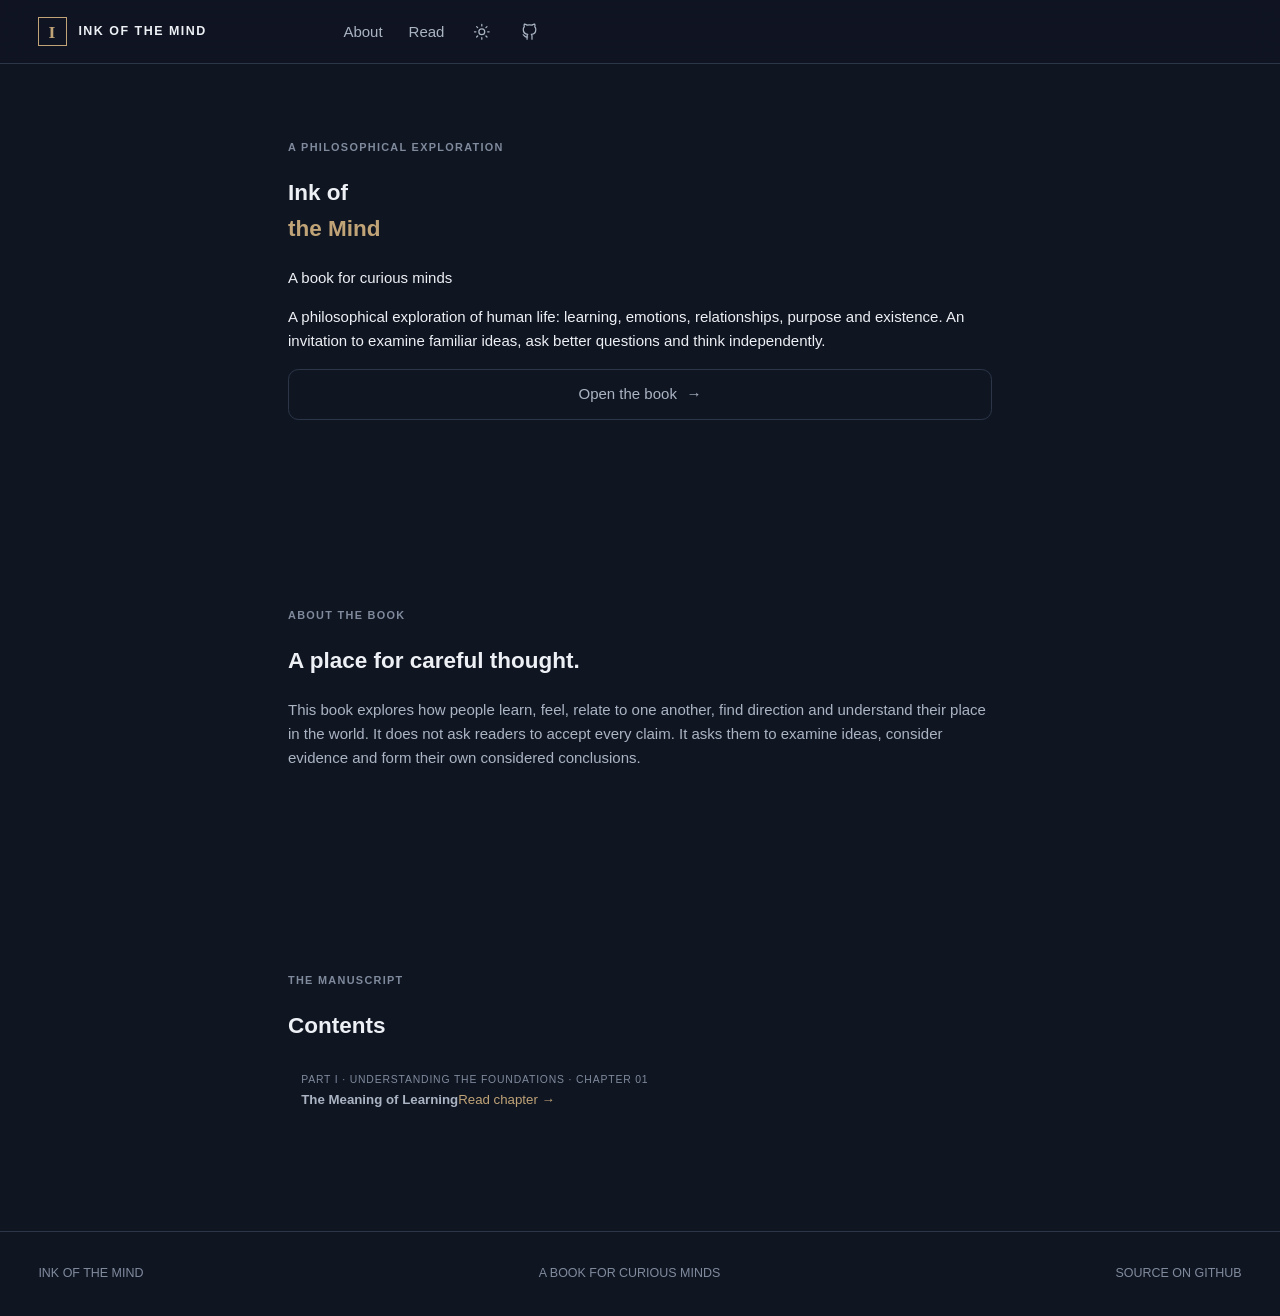
==== commit c1f848e3: "Remove inline presentation styles from landing page" ====
--- a/index.html
+++ b/index.html
@@ -17,25 +17,25 @@
 <a class="icon-button" href="https://github.com/EverlastingUc/jingalala-huhu" target="_blank" rel="noopener noreferrer" aria-label="Project on GitHub"><svg viewBox="0 0 24 24" aria-hidden="true"><path d="M9 19c-4.3 1.4-4.3-2.5-6-3m12 6v-3.9a3.4 3.4 0 0 0-.9-2.7c3-.3 6.1-1.5 6.1-6.7a5.2 5.2 0 0 0-1.4-3.6 4.8 4.8 0 0 0-.1-3.6s-1.1-.4-3.7 1.4a12.8 12.8 0 0 0-6.7 0C5.7 1.1 4.6 1.5 4.6 1.5a4.8 4.8 0 0 0-.1 3.6 5.2 5.2 0 0 0-1.4 3.6c0 5.2 3.1 6.4 6.1 6.7a3.4 3.4 0 0 0-.9 2.7V22"></path></svg></a></nav>
 </header>
 <main id="main">
-<section class="reader-main" style="padding-block:clamp(4rem,12vw,10rem)">
-<div class="reader-main__inner" style="max-width:58rem">
+<section class="reader-main" class="home-hero">
+<div class="reader-main__inner" class="home-inner">
 <p class="eyebrow">A PHILOSOPHICAL EXPLORATION</p>
-<h1 style="font:500 clamp(3.4rem,9vw,7rem)/1.02 var(--reading);letter-spacing:-.055em;margin:1.2rem 0">Ink of<br><span class="u-accent">the Mind</span></h1>
-<p style="font:italic clamp(1.2rem,2.5vw,1.7rem)/1.5 var(--reading);color:var(--muted);margin:0 0 1rem">A book for curious minds</p>
-<p style="max-width:38rem;color:var(--muted);font-size:1.05rem;line-height:1.85">A philosophical exploration of human life: learning, emotions, relationships, purpose and existence. An invitation to examine familiar ideas, ask better questions and think independently.</p>
-<a class="complete-button" style="display:inline-flex;width:auto;padding-inline:1.25rem;margin-block-start:1.5rem" href="reader.html">Open the book <span aria-hidden="true">→</span></a>
+<h1 class="home-title">Ink of<br><span class="u-accent">the Mind</span></h1>
+<p class="home-tagline">A book for curious minds</p>
+<p class="home-description">A philosophical exploration of human life: learning, emotions, relationships, purpose and existence. An invitation to examine familiar ideas, ask better questions and think independently.</p>
+<a class="complete-button" class="complete-button home-cta" href="reader.html">Open the book <span aria-hidden="true">→</span></a>
 </div>
 </section>
-<section class="reader-main" id="about" style="padding-block:3rem 5rem;border-block-start:1px solid var(--line)">
+<section class="reader-main" id="about" class="home-section">
 <div class="reader-main__inner" style="max-width:58rem">
-<p class="eyebrow">ABOUT THE BOOK</p><h2 style="font:500 clamp(2rem,4vw,3rem)/1.2 var(--reading);margin-block:.8rem 1rem">A place for careful thought.</h2>
-<p class="u-muted" style="max-width:42rem;line-height:1.9">This book explores how people learn, feel, relate to one another, find direction and understand their place in the world. It does not ask readers to accept every claim. It asks them to examine ideas, consider evidence and form their own considered conclusions.</p>
+<p class="eyebrow">ABOUT THE BOOK</p><h2 class="home-section__title">A place for careful thought.</h2>
+<p class="u-muted" class="home-section__copy">This book explores how people learn, feel, relate to one another, find direction and understand their place in the world. It does not ask readers to accept every claim. It asks them to examine ideas, consider evidence and form their own considered conclusions.</p>
 </div>
 </section>
-<section class="reader-main" style="padding-block:3rem 6rem;border-block-start:1px solid var(--line)">
+<section class="reader-main" class="home-section home-section--contents">
 <div class="reader-main__inner" style="max-width:58rem">
-<p class="eyebrow">THE MANUSCRIPT</p><h2 style="font:500 clamp(2rem,4vw,3rem)/1.2 var(--reading);margin-block:.8rem 1.5rem">Contents</h2>
-<div class="chapter-link" style="border:1px solid var(--line);border-radius:var(--radius-md);padding:1.2rem"><span class="chapter-link__number">PART I · UNDERSTANDING THE FOUNDATIONS · CHAPTER 01</span><strong style="display:block;font:500 1.5rem var(--reading);margin-block:.3rem">The Meaning of Learning</strong><a class="u-accent" href="reader.html">Read chapter →</a></div>
+<p class="eyebrow">THE MANUSCRIPT</p><h2 class="home-section__title">Contents</h2>
+<div class="chapter-link" class="home-chapter"><span class="chapter-link__number">PART I · UNDERSTANDING THE FOUNDATIONS · CHAPTER 01</span><strong class="home-chapter__title">The Meaning of Learning</strong><a class="u-accent" href="reader.html">Read chapter →</a></div>
 </div>
 </section>
 </main>
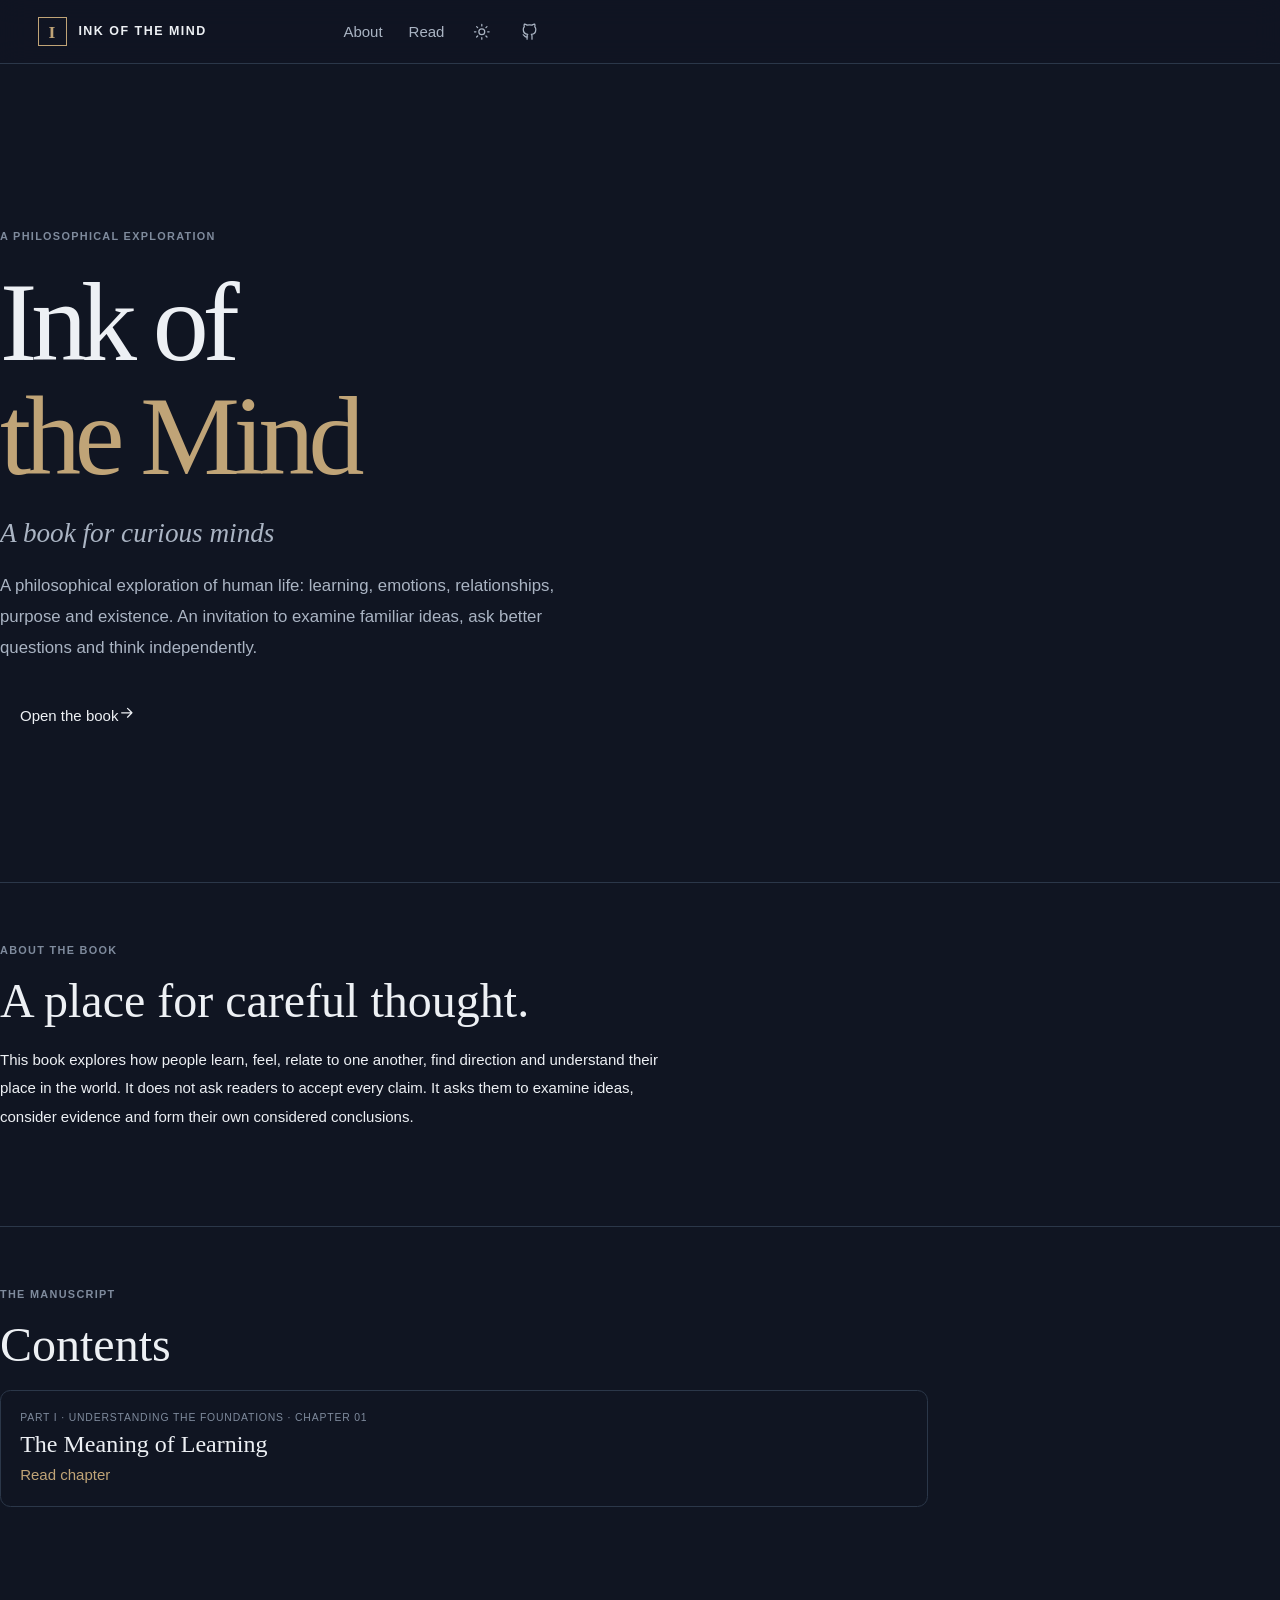
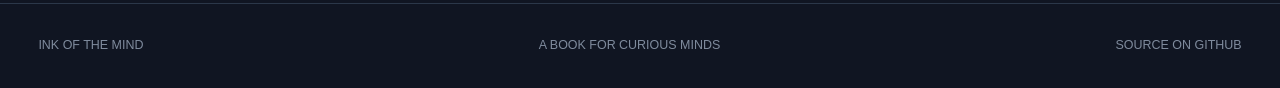
==== commit f88b9240: "Correct landing page structure and remove inline styles" ====
--- a/index.html
+++ b/index.html
@@ -13,31 +13,24 @@
 <a class="skip-link" href="#main">Skip to content</a>
 <header class="site-header">
 <a class="wordmark" href="index.html" aria-label="Ink of the Mind home"><span class="wordmark__mark">I</span><span>INK OF THE MIND</span></a>
-<nav class="header-actions" aria-label="Main navigation"><a class="icon-button" href="#about" aria-label="About the book">About</a><a class="icon-button" href="reader.html">Read</a><button class="icon-button" id="theme-toggle" type="button" aria-label="Switch theme"><svg viewBox="0 0 24 24" aria-hidden="true"><circle cx="12" cy="12" r="4"></circle><path d="M12 2v2m0 16v2M4.93 4.93l1.42 1.42m11.3 11.3 1.42 1.42M2 12h2m16 0h2M4.93 19.07l1.42-1.42m11.3-11.3 1.42-1.42"></path></svg></button>
-<a class="icon-button" href="https://github.com/EverlastingUc/jingalala-huhu" target="_blank" rel="noopener noreferrer" aria-label="Project on GitHub"><svg viewBox="0 0 24 24" aria-hidden="true"><path d="M9 19c-4.3 1.4-4.3-2.5-6-3m12 6v-3.9a3.4 3.4 0 0 0-.9-2.7c3-.3 6.1-1.5 6.1-6.7a5.2 5.2 0 0 0-1.4-3.6 4.8 4.8 0 0 0-.1-3.6s-1.1-.4-3.7 1.4a12.8 12.8 0 0 0-6.7 0C5.7 1.1 4.6 1.5 4.6 1.5a4.8 4.8 0 0 0-.1 3.6 5.2 5.2 0 0 0-1.4 3.6c0 5.2 3.1 6.4 6.1 6.7a3.4 3.4 0 0 0-.9 2.7V22"></path></svg></a></nav>
+<nav class="header-actions" aria-label="Main navigation"><a class="icon-button" href="#about">About</a><a class="icon-button" href="reader.html">Read</a><button class="icon-button" id="theme-toggle" type="button" aria-label="Switch theme"><svg viewBox="0 0 24 24" aria-hidden="true"><circle cx="12" cy="12" r="4"></circle><path d="M12 2v2m0 16v2M4.93 4.93l1.42 1.42m11.3 11.3 1.42 1.42M2 12h2m16 0h2M4.93 19.07l1.42-1.42m11.3-11.3 1.42-1.42"></path></svg></button><a class="icon-button" href="https://github.com/EverlastingUc/jingalala-huhu" target="_blank" rel="noopener noreferrer" aria-label="Project on GitHub"><svg viewBox="0 0 24 24" aria-hidden="true"><path d="M9 19c-4.3 1.4-4.3-2.5-6-3m12 6v-3.9a3.4 3.4 0 0 0-.9-2.7c3-.3 6.1-1.5 6.1-6.7a5.2 5.2 0 0 0-1.4-3.6 4.8 4.8 0 0 0-.1-3.6s-1.1-.4-3.7 1.4a12.8 12.8 0 0 0-6.7 0C5.7 1.1 4.6 1.5 4.6 1.5a4.8 4.8 0 0 0-.1 3.6 5.2 5.2 0 0 0-1.4 3.6c0 5.2 3.1 6.4 6.1 6.7a3.4 3.4 0 0 0-.9 2.7V22"></path></svg></a></nav>
 </header>
 <main id="main">
-<section class="reader-main" class="home-hero">
-<div class="reader-main__inner" class="home-inner">
+<section class="home-hero"><div class="home-inner">
 <p class="eyebrow">A PHILOSOPHICAL EXPLORATION</p>
 <h1 class="home-title">Ink of<br><span class="u-accent">the Mind</span></h1>
 <p class="home-tagline">A book for curious minds</p>
 <p class="home-description">A philosophical exploration of human life: learning, emotions, relationships, purpose and existence. An invitation to examine familiar ideas, ask better questions and think independently.</p>
-<a class="complete-button" class="complete-button home-cta" href="reader.html">Open the book <span aria-hidden="true">→</span></a>
-</div>
-</section>
-<section class="reader-main" id="about" class="home-section">
-<div class="reader-main__inner" style="max-width:58rem">
+<a class="home-cta" href="reader.html">Open the book <svg viewBox="0 0 24 24" aria-hidden="true"><path d="M5 12h14m-6-6 6 6-6 6"></path></svg></a>
+</div></section>
+<section class="home-section" id="about"><div class="home-inner">
 <p class="eyebrow">ABOUT THE BOOK</p><h2 class="home-section__title">A place for careful thought.</h2>
-<p class="u-muted" class="home-section__copy">This book explores how people learn, feel, relate to one another, find direction and understand their place in the world. It does not ask readers to accept every claim. It asks them to examine ideas, consider evidence and form their own considered conclusions.</p>
-</div>
-</section>
-<section class="reader-main" class="home-section home-section--contents">
-<div class="reader-main__inner" style="max-width:58rem">
+<p class="home-section__copy">This book explores how people learn, feel, relate to one another, find direction and understand their place in the world. It does not ask readers to accept every claim. It asks them to examine ideas, consider evidence and form their own considered conclusions.</p>
+</div></section>
+<section class="home-section home-section--contents"><div class="home-inner">
 <p class="eyebrow">THE MANUSCRIPT</p><h2 class="home-section__title">Contents</h2>
-<div class="chapter-link" class="home-chapter"><span class="chapter-link__number">PART I · UNDERSTANDING THE FOUNDATIONS · CHAPTER 01</span><strong class="home-chapter__title">The Meaning of Learning</strong><a class="u-accent" href="reader.html">Read chapter →</a></div>
-</div>
-</section>
+<div class="home-chapter"><span class="chapter-link__number">PART I · UNDERSTANDING THE FOUNDATIONS · CHAPTER 01</span><strong class="home-chapter__title">The Meaning of Learning</strong><a class="u-accent" href="reader.html">Read chapter</a></div>
+</div></section>
 </main>
 <footer class="site-footer"><span>INK OF THE MIND</span><span>A BOOK FOR CURIOUS MINDS</span><a href="https://github.com/EverlastingUc/jingalala-huhu" target="_blank" rel="noopener noreferrer">SOURCE ON GITHUB</a></footer>
 </body></html>
--- a/assets/css/utilities.css
+++ b/assets/css/utilities.css
@@ -1 +1 @@
-.u-muted{color:var(--muted)}.u-quiet{color:var(--quiet)}.u-accent{color:var(--accent)}.u-hidden{display:none!important}.u-mt-0{margin-block-start:0}.u-text-small{font-size:.82rem}.u-flex{display:flex;align-items:center;gap:var(--s2)}@media print{:root{color-scheme:light;--bg:#fff;--panel:#fff;--text:#111;--muted:#444;--line:#bbb}body{background:#fff;color:#111;font-size:11pt}.site-header,.sidebar,.right-rail,.reader-progress,.chapter-navigation,.complete-button,.reader-controls,.site-footer,.mobile-overlay{display:none!important}.reader-shell{display:block}.reader-main{padding:0}.reader-main__inner,.reader-main__inner.is-wide{width:100%;max-width:none}.chapter-content{font-size:11pt;line-height:1.65;color:#111}.chapter-content h2{break-after:avoid}.chapter-content blockquote,.reflection{break-inside:avoid;border-color:#777;background:#fff;color:#222}.chapter-heading{break-after:avoid}a{color:inherit;text-decoration:none}}+.u-muted{color:var(--muted)}.u-quiet{color:var(--quiet)}.u-accent{color:var(--accent)}.u-hidden{display:none!important}.u-mt-0{margin-block-start:0}.u-text-small{font-size:.82rem}.u-flex{display:flex;align-items:center;gap:var(--s2)}@media print{:root{color-scheme:light;--bg:#fff;--panel:#fff;--text:#111;--muted:#444;--line:#bbb}body{background:#fff;color:#111;font-size:11pt}.site-header,.sidebar,.right-rail,.reader-progress,.chapter-navigation,.complete-button,.reader-controls,.site-footer,.mobile-overlay{display:none!important}.reader-shell{display:block}.reader-main{padding:0}.reader-main__inner,.reader-main__inner.is-wide{width:100%;max-width:none}.chapter-content{font-size:11pt;line-height:1.65;color:#111}.chapter-content h2{break-after:avoid}.chapter-content blockquote,.reflection{break-inside:avoid;border-color:#777;background:#fff;color:#222}.chapter-heading{break-after:avoid}a{color:inherit;text-decoration:none}}.home-hero{padding-block:clamp(4rem,12vw,10rem)}.home-inner{max-width:58rem}.home-title{margin:1.2rem 0;font:500 clamp(3.4rem,9vw,7rem)/1.02 var(--reading);letter-spacing:-.055em}.home-tagline{margin:0 0 1rem;color:var(--muted);font:italic clamp(1.2rem,2.5vw,1.7rem)/1.5 var(--reading)}.home-description{max-width:38rem;color:var(--muted);font-size:1.05rem;line-height:1.85}.home-cta{display:inline-flex;width:auto;margin-block-start:1.5rem;padding-inline:1.25rem}.home-section{padding-block:3rem 5rem;border-block-start:1px solid var(--line)}.home-section--contents{padding-block-end:6rem}.home-section__title{margin-block:.8rem 1rem;font:500 clamp(2rem,4vw,3rem)/1.2 var(--reading)}.home-section__copy{max-width:42rem;line-height:1.9}.home-chapter{padding:1.2rem;border:1px solid var(--line);border-radius:var(--radius-md)}.home-chapter__title{display:block;margin-block:.3rem;font:500 1.5rem var(--reading)}.sidebar-part-title{margin:.35rem 0;font:500 1rem var(--reading)}.sidebar-settings{margin-block-start:2rem;padding-block-start:1rem;border-block-start:1px solid var(--line)}
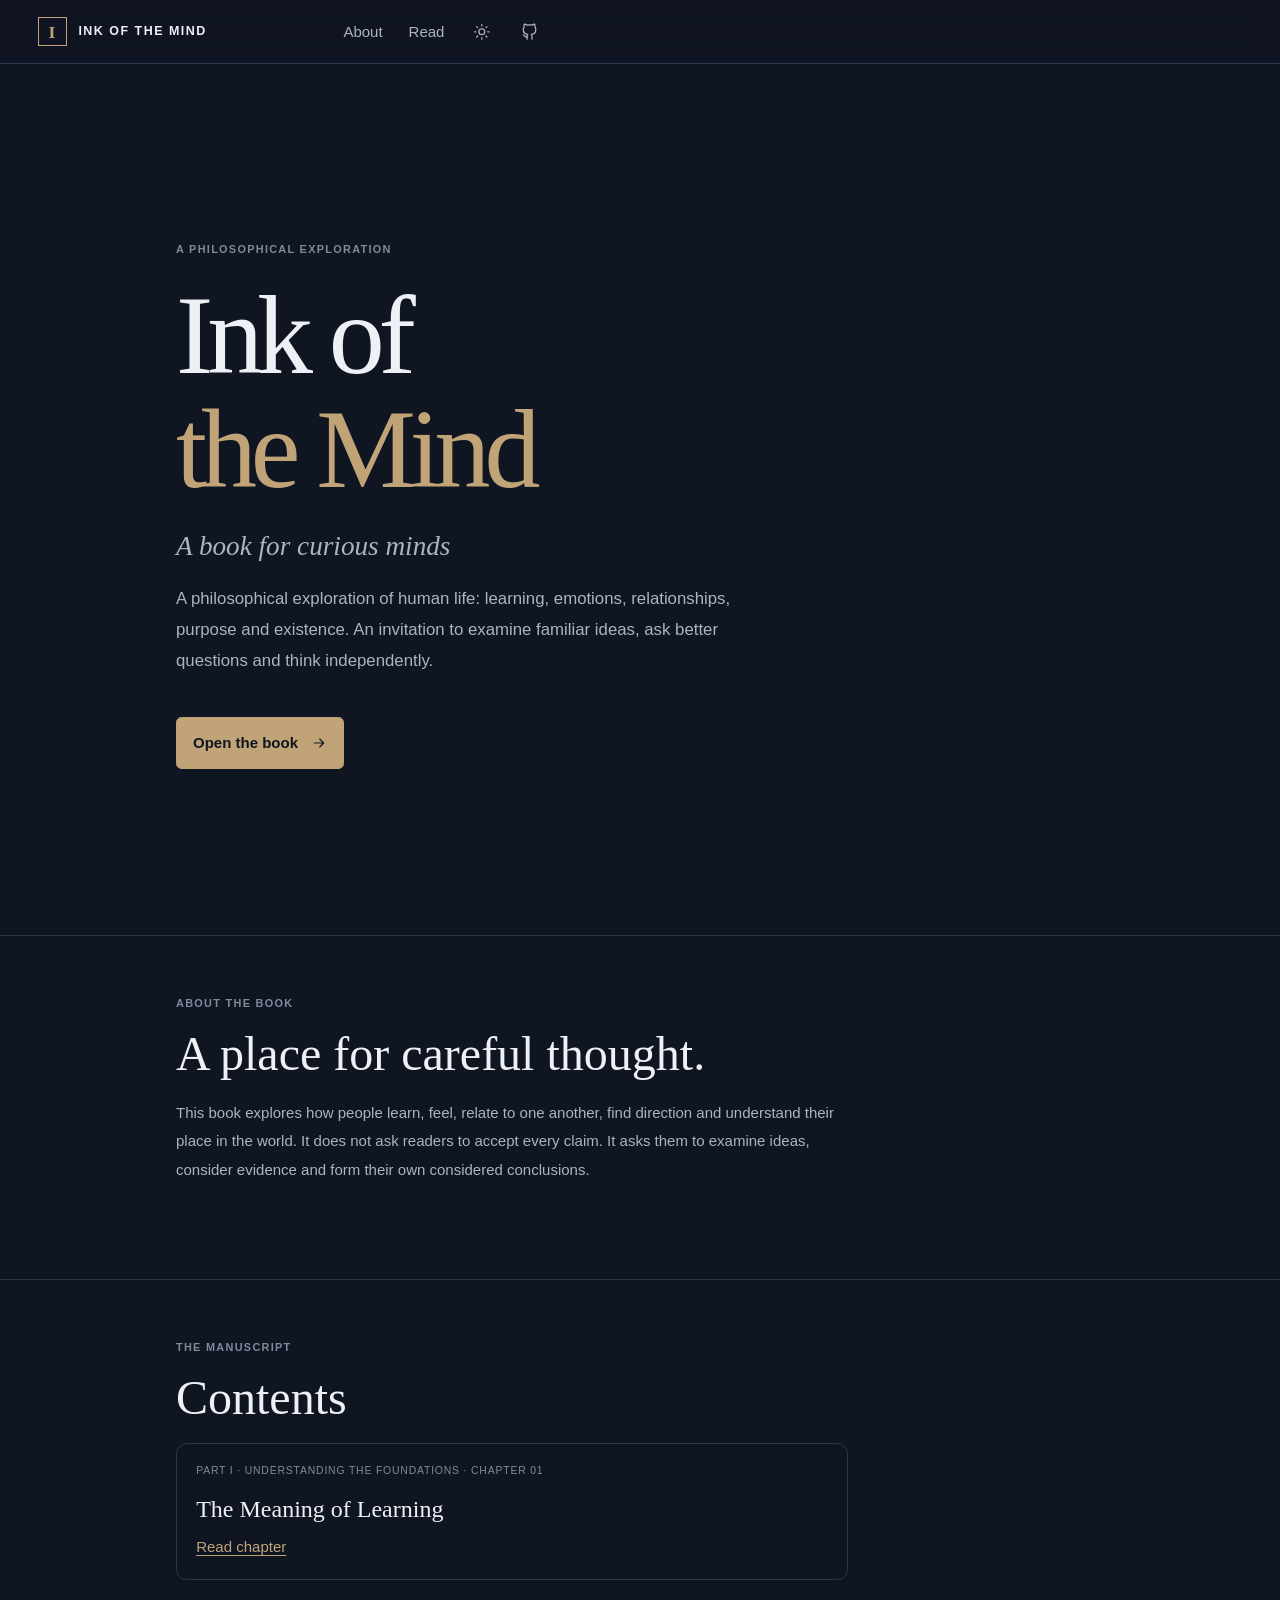
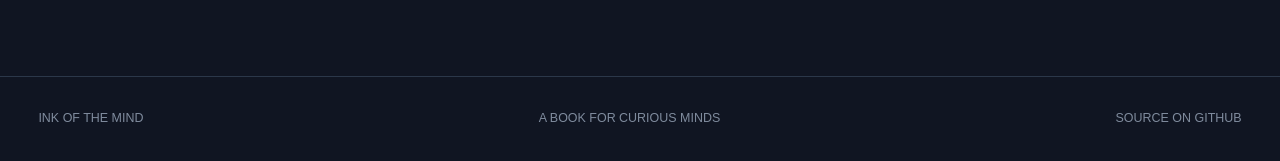
==== commit dda9b9ac: "Load reading and interface typefaces with swap" ====
--- a/index.html
+++ b/index.html
@@ -6,6 +6,7 @@
 <meta name="theme-color" content="#101522"><meta property="og:type" content="book"><meta property="og:title" content="Ink of the Mind"><meta property="og:description" content="A philosophical exploration of human life.">
 <link rel="canonical" href="https://everlastinguc.github.io/jingalala-huhu/">
 <title>Ink of the Mind — A book for curious minds</title>
+<link rel="preconnect" href="https://fonts.googleapis.com"><link rel="preconnect" href="https://fonts.gstatic.com" crossorigin><link href="https://fonts.googleapis.com/css2?family=Inter:wght@400;500;600;700&family=Literata:opsz,wght@7..72,400;7..72,500;7..72,600&display=swap" rel="stylesheet">
 <link rel="stylesheet" href="assets/css/tokens.css"><link rel="stylesheet" href="assets/css/base.css"><link rel="stylesheet" href="assets/css/layout.css"><link rel="stylesheet" href="assets/css/components.css"><link rel="stylesheet" href="assets/css/utilities.css">
 <script type="module" src="assets/js/theme.js"></script>
 </head>
--- a/assets/css/utilities.css
+++ b/assets/css/utilities.css
@@ -1 +1 @@
-.u-muted{color:var(--muted)}.u-quiet{color:var(--quiet)}.u-accent{color:var(--accent)}.u-hidden{display:none!important}.u-mt-0{margin-block-start:0}.u-text-small{font-size:.82rem}.u-flex{display:flex;align-items:center;gap:var(--s2)}@media print{:root{color-scheme:light;--bg:#fff;--panel:#fff;--text:#111;--muted:#444;--line:#bbb}body{background:#fff;color:#111;font-size:11pt}.site-header,.sidebar,.right-rail,.reader-progress,.chapter-navigation,.complete-button,.reader-controls,.site-footer,.mobile-overlay{display:none!important}.reader-shell{display:block}.reader-main{padding:0}.reader-main__inner,.reader-main__inner.is-wide{width:100%;max-width:none}.chapter-content{font-size:11pt;line-height:1.65;color:#111}.chapter-content h2{break-after:avoid}.chapter-content blockquote,.reflection{break-inside:avoid;border-color:#777;background:#fff;color:#222}.chapter-heading{break-after:avoid}a{color:inherit;text-decoration:none}}.home-hero{padding-block:clamp(4rem,12vw,10rem)}.home-inner{max-width:58rem}.home-title{margin:1.2rem 0;font:500 clamp(3.4rem,9vw,7rem)/1.02 var(--reading);letter-spacing:-.055em}.home-tagline{margin:0 0 1rem;color:var(--muted);font:italic clamp(1.2rem,2.5vw,1.7rem)/1.5 var(--reading)}.home-description{max-width:38rem;color:var(--muted);font-size:1.05rem;line-height:1.85}.home-cta{display:inline-flex;width:auto;margin-block-start:1.5rem;padding-inline:1.25rem}.home-section{padding-block:3rem 5rem;border-block-start:1px solid var(--line)}.home-section--contents{padding-block-end:6rem}.home-section__title{margin-block:.8rem 1rem;font:500 clamp(2rem,4vw,3rem)/1.2 var(--reading)}.home-section__copy{max-width:42rem;line-height:1.9}.home-chapter{padding:1.2rem;border:1px solid var(--line);border-radius:var(--radius-md)}.home-chapter__title{display:block;margin-block:.3rem;font:500 1.5rem var(--reading)}.sidebar-part-title{margin:.35rem 0;font:500 1rem var(--reading)}.sidebar-settings{margin-block-start:2rem;padding-block-start:1rem;border-block-start:1px solid var(--line)}+.u-muted{color:var(--muted)}.u-quiet{color:var(--quiet)}.u-accent{color:var(--accent)}.u-hidden{display:none!important}.u-mt-0{margin-block-start:0}.u-text-small{font-size:.82rem}.u-flex{display:flex;align-items:center;gap:var(--s2)}@media print{:root{color-scheme:light;--bg:#fff;--panel:#fff;--text:#111;--muted:#444;--line:#bbb}body{background:#fff;color:#111;font-size:11pt}.site-header,.sidebar,.right-rail,.reader-progress,.chapter-navigation,.complete-button,.reader-controls,.site-footer,.mobile-overlay{display:none!important}.reader-shell{display:block}.reader-main{padding:0}.reader-main__inner,.reader-main__inner.is-wide{width:100%;max-width:none}.chapter-content{font-size:11pt;line-height:1.65;color:#111}.chapter-content h2{break-after:avoid}.chapter-content blockquote,.reflection{break-inside:avoid;border-color:#777;background:#fff;color:#222}.chapter-heading{break-after:avoid}a{color:inherit;text-decoration:none}}.home-hero{padding-block:clamp(4rem,12vw,10rem)}.home-inner{max-width:58rem}.home-title{margin:1.2rem 0;font:500 clamp(3.4rem,9vw,7rem)/1.02 var(--reading);letter-spacing:-.055em}.home-tagline{margin:0 0 1rem;color:var(--muted);font:italic clamp(1.2rem,2.5vw,1.7rem)/1.5 var(--reading)}.home-description{max-width:38rem;color:var(--muted);font-size:1.05rem;line-height:1.85}.home-cta{display:inline-flex;width:auto;margin-block-start:1.5rem;padding-inline:1.25rem}.home-section{padding-block:3rem 5rem;border-block-start:1px solid var(--line)}.home-section--contents{padding-block-end:6rem}.home-section__title{margin-block:.8rem 1rem;font:500 clamp(2rem,4vw,3rem)/1.2 var(--reading)}.home-section__copy{max-width:42rem;line-height:1.9}.home-chapter{padding:1.2rem;border:1px solid var(--line);border-radius:var(--radius-md)}.home-chapter__title{display:block;margin-block:.3rem;font:500 1.5rem var(--reading)}.sidebar-part-title{margin:.35rem 0;font:500 1rem var(--reading)}.sidebar-settings{margin-block-start:2rem;padding-block-start:1rem;border-block-start:1px solid var(--line)}.home-hero{padding:clamp(5rem,13vw,11rem) clamp(1.25rem,5vw,4rem)}.home-inner{width:min(100%,58rem);margin-inline:auto}.home-title{margin:1.2rem 0;font:500 clamp(3.4rem,9vw,7rem)/1.02 var(--reading);letter-spacing:-.055em}.home-tagline{margin:0 0 1rem;color:var(--muted);font:italic clamp(1.2rem,2.5vw,1.7rem)/1.5 var(--reading)}.home-description{max-width:38rem;color:var(--muted);font-size:1.05rem;line-height:1.85}.home-cta{display:inline-flex;align-items:center;gap:.8rem;margin-block-start:1.5rem;padding:.8rem 1rem;border:1px solid var(--accent);border-radius:var(--radius-sm);background:var(--accent);color:#101522;font-weight:700}.home-cta svg{width:1rem;height:1rem}.home-cta:hover{background:transparent;color:var(--text)}.home-section{padding:3rem clamp(1.25rem,5vw,4rem) 5rem;border-block-start:1px solid var(--line)}.home-section--contents{padding-block-end:6rem}.home-section__title{margin-block:.8rem 1rem;font:500 clamp(2rem,4vw,3rem)/1.2 var(--reading)}.home-section__copy{max-width:42rem;color:var(--muted);line-height:1.9}.home-chapter{display:grid;gap:.5rem;max-width:42rem;padding:1.2rem;border:1px solid var(--line);border-radius:var(--radius-md)}.home-chapter__title{display:block;margin-block:.3rem;font:500 1.5rem var(--reading)}.home-chapter a{width:max-content;text-decoration:underline;text-underline-offset:3px}
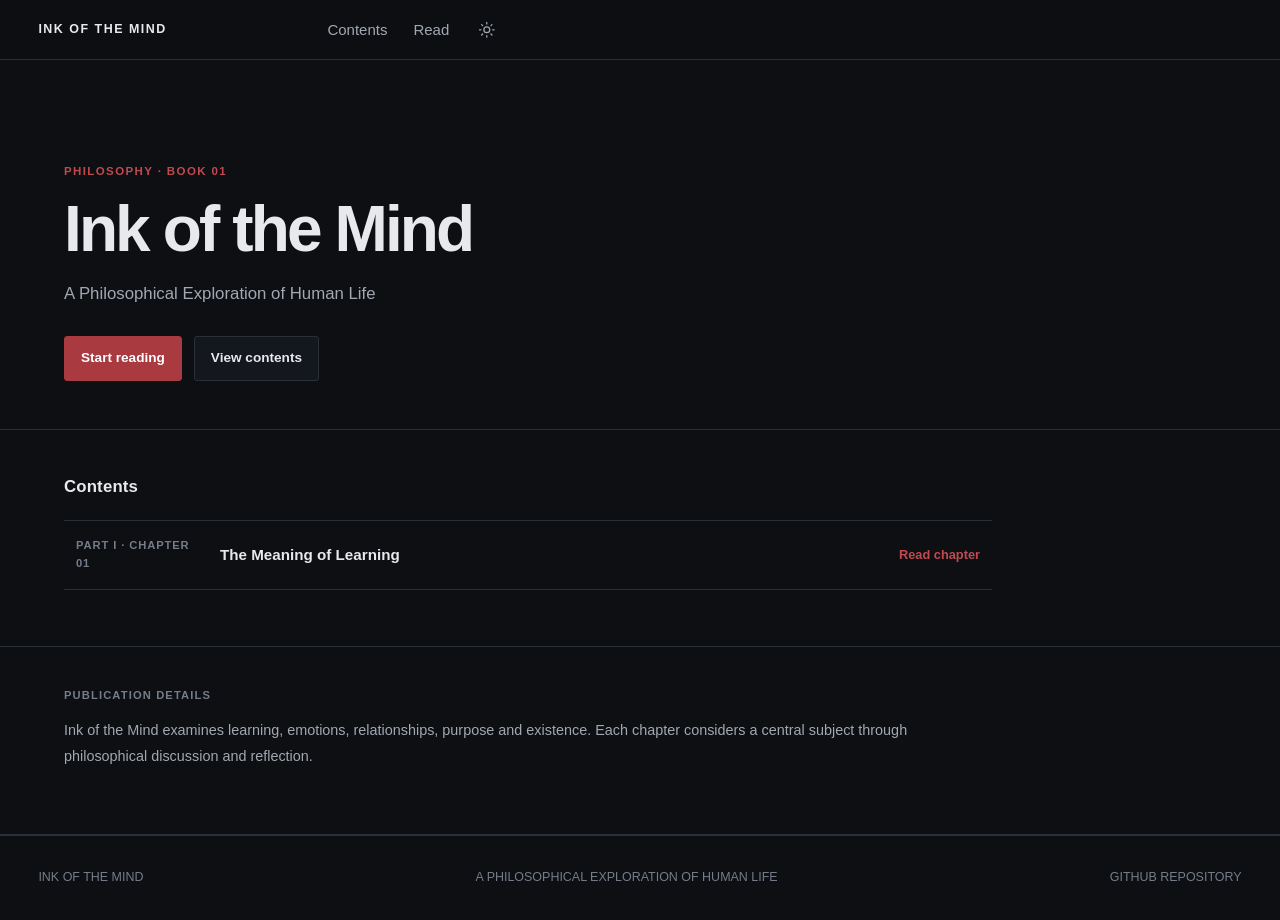
==== commit cba16a09: "Remove marketing copy and rebuild formal book homepage" ====
--- a/index.html
+++ b/index.html
@@ -2,36 +2,36 @@
 <html lang="en" data-theme="dark">
 <head>
 <meta charset="utf-8"><meta name="viewport" content="width=device-width,initial-scale=1">
-<meta name="description" content="Ink of the Mind is a philosophical exploration of learning, emotions, relationships, purpose and existence.">
-<meta name="theme-color" content="#101522"><meta property="og:type" content="book"><meta property="og:title" content="Ink of the Mind"><meta property="og:description" content="A philosophical exploration of human life.">
+<meta name="description" content="Ink of the Mind — a philosophical exploration of human life.">
+<meta name="theme-color" content="#0d0f13"><meta property="og:type" content="book"><meta property="og:title" content="Ink of the Mind"><meta property="og:description" content="A philosophical exploration of human life.">
 <link rel="canonical" href="https://everlastinguc.github.io/jingalala-huhu/">
-<title>Ink of the Mind — A book for curious minds</title>
-<link rel="preconnect" href="https://fonts.googleapis.com"><link rel="preconnect" href="https://fonts.gstatic.com" crossorigin><link href="https://fonts.googleapis.com/css2?family=Inter:wght@400;500;600;700&family=Literata:opsz,wght@7..72,400;7..72,500;7..72,600&display=swap" rel="stylesheet">
+<title>Ink of the Mind</title>
 <link rel="stylesheet" href="assets/css/tokens.css"><link rel="stylesheet" href="assets/css/base.css"><link rel="stylesheet" href="assets/css/layout.css"><link rel="stylesheet" href="assets/css/components.css"><link rel="stylesheet" href="assets/css/utilities.css">
 <script type="module" src="assets/js/theme.js"></script>
 </head>
 <body>
 <a class="skip-link" href="#main">Skip to content</a>
 <header class="site-header">
-<a class="wordmark" href="index.html" aria-label="Ink of the Mind home"><span class="wordmark__mark">I</span><span>INK OF THE MIND</span></a>
-<nav class="header-actions" aria-label="Main navigation"><a class="icon-button" href="#about">About</a><a class="icon-button" href="reader.html">Read</a><button class="icon-button" id="theme-toggle" type="button" aria-label="Switch theme"><svg viewBox="0 0 24 24" aria-hidden="true"><circle cx="12" cy="12" r="4"></circle><path d="M12 2v2m0 16v2M4.93 4.93l1.42 1.42m11.3 11.3 1.42 1.42M2 12h2m16 0h2M4.93 19.07l1.42-1.42m11.3-11.3 1.42-1.42"></path></svg></button><a class="icon-button" href="https://github.com/EverlastingUc/jingalala-huhu" target="_blank" rel="noopener noreferrer" aria-label="Project on GitHub"><svg viewBox="0 0 24 24" aria-hidden="true"><path d="M9 19c-4.3 1.4-4.3-2.5-6-3m12 6v-3.9a3.4 3.4 0 0 0-.9-2.7c3-.3 6.1-1.5 6.1-6.7a5.2 5.2 0 0 0-1.4-3.6 4.8 4.8 0 0 0-.1-3.6s-1.1-.4-3.7 1.4a12.8 12.8 0 0 0-6.7 0C5.7 1.1 4.6 1.5 4.6 1.5a4.8 4.8 0 0 0-.1 3.6 5.2 5.2 0 0 0-1.4 3.6c0 5.2 3.1 6.4 6.1 6.7a3.4 3.4 0 0 0-.9 2.7V22"></path></svg></a></nav>
+<a class="wordmark" href="index.html" aria-label="Ink of the Mind home"><span>INK OF THE MIND</span></a>
+<nav class="header-actions" aria-label="Main navigation"><a class="icon-button" href="#contents">Contents</a><a class="icon-button" href="reader.html">Read</a><button class="icon-button" id="theme-toggle" type="button" aria-label="Switch theme"><svg viewBox="0 0 24 24" aria-hidden="true"><circle cx="12" cy="12" r="4"></circle><path d="M12 2v2m0 16v2M4.93 4.93l1.42 1.42m11.3 11.3 1.42 1.42M2 12h2m16 0h2M4.93 19.07l1.42-1.42m11.3-11.3 1.42-1.42"></path></svg></button></nav>
 </header>
 <main id="main">
 <section class="home-hero"><div class="home-inner">
-<p class="eyebrow">A PHILOSOPHICAL EXPLORATION</p>
-<h1 class="home-title">Ink of<br><span class="u-accent">the Mind</span></h1>
-<p class="home-tagline">A book for curious minds</p>
-<p class="home-description">A philosophical exploration of human life: learning, emotions, relationships, purpose and existence. An invitation to examine familiar ideas, ask better questions and think independently.</p>
-<a class="home-cta" href="reader.html">Open the book <svg viewBox="0 0 24 24" aria-hidden="true"><path d="M5 12h14m-6-6 6 6-6 6"></path></svg></a>
+<p class="home-meta">PHILOSOPHY · BOOK 01</p>
+<h1 class="home-title">Ink of the Mind</h1>
+<p class="home-subtitle">A Philosophical Exploration of Human Life</p>
+<div class="home-hero__actions"><a class="home-cta" href="reader.html">Start reading</a><a class="home-cta home-cta--secondary" href="#contents">View contents</a></div>
 </div></section>
-<section class="home-section" id="about"><div class="home-inner">
-<p class="eyebrow">ABOUT THE BOOK</p><h2 class="home-section__title">A place for careful thought.</h2>
-<p class="home-section__copy">This book explores how people learn, feel, relate to one another, find direction and understand their place in the world. It does not ask readers to accept every claim. It asks them to examine ideas, consider evidence and form their own considered conclusions.</p>
+<section class="home-section" id="contents"><div class="home-inner">
+<h2 class="home-section__heading">Contents</h2>
+<div class="home-chapter-list">
+<div class="home-chapter"><span class="home-chapter__number">PART I · CHAPTER 01</span><strong class="home-chapter__title">The Meaning of Learning</strong><a class="home-chapter__link" href="reader.html">Read chapter</a></div>
+</div>
 </div></section>
-<section class="home-section home-section--contents"><div class="home-inner">
-<p class="eyebrow">THE MANUSCRIPT</p><h2 class="home-section__title">Contents</h2>
-<div class="home-chapter"><span class="chapter-link__number">PART I · UNDERSTANDING THE FOUNDATIONS · CHAPTER 01</span><strong class="home-chapter__title">The Meaning of Learning</strong><a class="u-accent" href="reader.html">Read chapter</a></div>
+<section class="home-section home-about" id="about"><div class="home-inner">
+<p class="home-about__label">Publication details</p>
+<p class="home-about__copy">Ink of the Mind examines learning, emotions, relationships, purpose and existence. Each chapter considers a central subject through philosophical discussion and reflection.</p>
 </div></section>
 </main>
-<footer class="site-footer"><span>INK OF THE MIND</span><span>A BOOK FOR CURIOUS MINDS</span><a href="https://github.com/EverlastingUc/jingalala-huhu" target="_blank" rel="noopener noreferrer">SOURCE ON GITHUB</a></footer>
+<footer class="site-footer"><span>INK OF THE MIND</span><span>A PHILOSOPHICAL EXPLORATION OF HUMAN LIFE</span><a href="https://github.com/EverlastingUc/jingalala-huhu" target="_blank" rel="noopener noreferrer">GITHUB REPOSITORY</a></footer>
 </body></html>
--- a/assets/css/tokens.css
+++ b/assets/css/tokens.css
@@ -1 +1 @@
-:root{color-scheme:dark;--bg:#101522;--panel:#151d2b;--panel-raised:#1b2637;--text:#edf0f4;--muted:#aab4c3;--quiet:#7f8b9d;--line:#2b3749;--accent:#c0a477;--accent-soft:rgb(192 164 119 / 12%);--success:#8fbea0;--danger:#d18d8d;--reading:Georgia,"Times New Roman",serif;--ui:Arial,"Helvetica Neue",sans-serif;--mono:"SFMono-Regular",Consolas,monospace;--s1:.25rem;--s2:.5rem;--s3:.75rem;--s4:1rem;--s5:1.25rem;--s6:1.5rem;--s8:2rem;--s10:2.5rem;--s12:3rem;--s16:4rem;--s20:5rem;--topbar:4rem;--sidebar:17rem;--rail:13rem;--reading-width:44rem;--wide-reading:54rem;--radius-sm:.35rem;--radius-md:.65rem;--radius-lg:1rem;--shadow:0 18px 50px rgb(0 0 0 / 28%);--fast:160ms;--normal:210ms;--ease:cubic-bezier(.2,0,0,1);--focus:0 0 0 3px rgb(192 164 119 / 35%)}[data-theme=light]{color-scheme:light;--bg:#f5f3ee;--panel:#fbfaf7;--panel-raised:#eeece5;--text:#262b34;--muted:#505c6c;--quiet:#6c7888;--line:#d9d7d0;--accent:#80643c;--accent-soft:rgb(128 100 60 /  10%);--success:#356b49;--danger:#9b4d4d;--shadow:0 18px 50px rgb(30 35 44 / 12%)}+:root{color-scheme:dark;--bg:#0d0f13;--panel:#14171d;--panel-raised:#1b2028;--text:#e7e9ed;--muted:#a2a8b2;--quiet:#747d89;--line:#2a3039;--accent:#a83a40;--accent-hover:#c04a50;--accent-soft:rgb(168 58 64 / 13%);--success:#82b395;--danger:#c47b7b;--reading:Arial,"Segoe UI",sans-serif;--ui:Arial,"Segoe UI",sans-serif;--mono:Consolas,"SFMono-Regular",monospace;--s1:.25rem;--s2:.5rem;--s3:.75rem;--s4:1rem;--s5:1.25rem;--s6:1.5rem;--s8:2rem;--s10:2.5rem;--s12:3rem;--s16:4rem;--s20:5rem;--topbar:3.75rem;--sidebar:16rem;--rail:12rem;--reading-width:45rem;--wide-reading:55rem;--radius-sm:3px;--radius-md:5px;--radius-lg:7px;--shadow:0 16px 40px rgb(0 0 0 / 32%);--fast:160ms;--normal:210ms;--ease:cubic-bezier(.2,0,0,1);--focus:0 0 0 3px rgb(168 58 64 / 35%)}[data-theme=light]{color-scheme:light;--bg:#f2f3f5;--panel:#fff;--panel-raised:#e9ebef;--text:#20242b;--muted:#515a66;--quiet:#6e7783;--line:#d6dae0;--accent:#913239;--accent-hover:#76272d;--accent-soft:rgb(145 50 57 / 9%);--success:#356b49;--danger:#9b4d4d;--shadow:0 16px 40px rgb(30 35 44 / 12%)}
--- a/assets/css/components.css
+++ b/assets/css/components.css
@@ -1 +1 @@
-.search-trigger{width:100%;display:flex;align-items:center;gap:var(--s3);padding:.55rem .8rem;border:1px solid var(--line);border-radius:var(--radius-sm);background:var(--panel);color:var(--quiet);text-align:left;cursor:pointer}.search-trigger kbd{margin-inline-start:auto;padding:.1rem .35rem;border:1px solid var(--line);border-radius:3px;font-size:.7rem}.sidebar-label,.eyebrow{color:var(--quiet);font-size:.68rem;font-weight:700;letter-spacing:.12em;text-transform:uppercase}.progress-copy{display:flex;justify-content:space-between;gap:var(--s2);margin-block-end:var(--s2);font-size:.78rem}.progress-track{height:4px;overflow:hidden;border-radius:9px;background:var(--panel-raised)}.progress-track__bar{width:0;height:100%;background:var(--accent);transition:width var(--normal) var(--ease)}.chapter-link{display:block;padding:.6rem .7rem;border-inline-start:2px solid transparent;border-radius:0 var(--radius-sm) var(--radius-sm) 0;color:var(--muted);font-size:.83rem;line-height:1.45}.chapter-link:hover{background:var(--panel);color:var(--text)}.chapter-link[aria-current=page]{border-inline-start-color:var(--accent);background:var(--accent-soft);color:var(--text)}.chapter-link__number{display:block;margin-block-end:.2rem;color:var(--quiet);font-size:.65rem;letter-spacing:.08em}.chapter-heading{margin-block:0 2rem;padding-block-end:2rem;border-block-end:1px solid var(--line)}.chapter-heading__part{margin:0 0 .7rem;color:var(--accent);font-size:.7rem;font-weight:700;letter-spacing:.12em;text-transform:uppercase}.chapter-heading h1{margin:0;font-family:var(--reading);font-size:clamp(2.4rem,5vw,3.6rem);font-weight:500;letter-spacing:-.04em;line-height:1.1}.chapter-heading__subtitle{margin:.6rem 0 0;color:var(--muted);font-family:var(--reading);font-size:1.25rem;font-style:italic}.chapter-content{font-family:var(--reading);font-size:var(--reader-font-size,1.125rem);line-height:1.85;color:var(--text)}.chapter-content h2{margin:3.3rem 0 1rem;font-size:1.55em;font-weight:500;line-height:1.3;scroll-margin-top:6rem}.chapter-content h3{margin:2rem 0 .65rem;font-size:1.2em;font-weight:600;line-height:1.35}.chapter-content p{margin:0 0 1.35em}.chapter-content blockquote{margin:2rem 0;padding:.3rem 0 .3rem 1.25rem;border-inline-start:2px solid var(--accent);color:var(--muted);font-size:1.12em;font-style:italic}.chapter-content ul,.chapter-content ol{padding-inline-start:1.5rem;margin:0 0 1.5rem}.chapter-content li{padding-inline-start:.25rem;margin-block:.45rem}.chapter-content li::marker{color:var(--accent)}.chapter-content strong{font-weight:700}.chapter-content hr{margin:3rem auto;width:4rem;border:0;border-block-start:1px solid var(--line)}.chapter-content a{color:var(--accent);text-decoration:underline;text-underline-offset:3px}.chapter-content .chapter-end{text-align:center;color:var(--quiet);font-family:var(--mono);font-size:.7rem;letter-spacing:.12em}.reflection{margin-block-start:4rem;padding:1.5rem;border:1px solid var(--line);border-inline-start:3px solid var(--accent);border-radius:var(--radius-md);background:var(--panel)}.reflection h2{margin:0 0 .75rem;font-family:var(--ui);font-size:.85rem;font-weight:700;letter-spacing:.08em;text-transform:uppercase}.reflection p{margin-block-end:.65rem;color:var(--muted);font-size:.9rem}.reflection ul{margin-block-end:0;padding-inline-start:1.2rem;color:var(--text);font-family:var(--reading);line-height:1.7}.chapter-navigation{display:grid;grid-template-columns:1fr 1fr;gap:var(--s3);margin-block-start:3rem;padding-block-start:1.5rem;border-block-start:1px solid var(--line)}.chapter-nav-link{display:block;padding:1rem;border:1px solid var(--line);border-radius:var(--radius-md);transition:border-color var(--fast) var(--ease),background var(--fast) var(--ease)}.chapter-nav-link:hover{border-color:var(--accent);background:var(--panel)}.chapter-nav-link--next{text-align:right}.chapter-nav-link small{display:block;color:var(--quiet);font-size:.68rem;text-transform:uppercase;letter-spacing:.08em}.chapter-nav-link strong{display:block;margin-block-start:.3rem;font-family:var(--reading);font-size:1rem;font-weight:500}.complete-button{display:flex;align-items:center;justify-content:center;gap:.6rem;width:100%;margin-block-start:1rem;padding:.8rem 1rem;border:1px solid var(--line);border-radius:var(--radius-md);background:transparent;color:var(--muted);cursor:pointer}.complete-button[aria-pressed=true]{border-color:var(--success);color:var(--success);background:color-mix(in srgb,var(--success) 8%,transparent)}.toc-link{display:block;padding:.4rem 0 .4rem .65rem;border-inline-start:1px solid transparent;color:var(--quiet);font-size:.78rem;line-height:1.45}.toc-link:hover,.toc-link.is-active{border-inline-start-color:var(--accent);color:var(--text)}.reader-controls{display:flex;gap:.35rem;margin-block-start:var(--s4)}.reader-controls .control-button{min-width:2.2rem;min-height:2.2rem;border-color:var(--line)}.reader-controls__label{align-self:center;margin-inline-start:.4rem;color:var(--quiet);font-size:.7rem}.palette-backdrop{position:fixed;z-index:49;inset:0;display:none;align-items:flex-start;justify-content:center;padding:15vh 1rem 1rem;background:rgb(0 0 0 / 55%)}.palette-backdrop.is-open{display:flex}.command-palette{width:min(38rem,100%);overflow:hidden;border:1px solid var(--line);border-radius:var(--radius-lg);background:var(--panel);box-shadow:var(--shadow)}.command-palette input{width:100%;padding:1rem 1.1rem;border:0;border-block-end:1px solid var(--line);background:transparent;color:var(--text);outline:0}.palette-results{max-height:50vh;overflow:auto;padding:.5rem}.palette-result{display:block;width:100%;padding:.75rem;border:0;border-radius:var(--radius-sm);background:transparent;color:var(--text);text-align:left;cursor:pointer}.palette-result:hover,.palette-result:focus-visible{background:var(--accent-soft)}.palette-result small{display:block;color:var(--quiet);font-size:.7rem}.empty-state{padding:1.2rem;color:var(--muted);font-size:.85rem}.search-results{margin-block-start:1rem}.search-result{display:block;padding:.7rem;border-block-end:1px solid var(--line)}.search-result strong{display:block;font-family:var(--reading);font-weight:500}.search-result small{color:var(--quiet)}.mobile-overlay{position:fixed;z-index:39;inset:var(--topbar) 0 0;display:none;background:rgb(0 0 0 / 45%)}.mobile-overlay.is-visible{display:block}.sr-only{position:absolute;width:1px;height:1px;padding:0;margin:-1px;overflow:hidden;clip:rect(0,0,0,0);white-space:nowrap;border:0}@media(max-width:500px){.chapter-navigation{grid-template-columns:1fr}.chapter-nav-link--next{text-align:left}}+.search-trigger{width:100%;display:flex;align-items:center;gap:var(--s3);padding:.55rem .8rem;border:1px solid var(--line);border-radius:var(--radius-sm);background:var(--panel);color:var(--quiet);text-align:left;cursor:pointer}.search-trigger kbd{margin-inline-start:auto;padding:.1rem .35rem;border:1px solid var(--line);border-radius:3px;font-size:.7rem}.sidebar-label,.eyebrow{color:var(--quiet);font-size:.68rem;font-weight:700;letter-spacing:.12em;text-transform:uppercase}.progress-copy{display:flex;justify-content:space-between;gap:var(--s2);margin-block-end:var(--s2);font-size:.78rem}.progress-track{height:4px;overflow:hidden;border-radius:9px;background:var(--panel-raised)}.progress-track__bar{width:0;height:100%;background:var(--accent);transition:width var(--normal) var(--ease)}.chapter-link{display:block;padding:.6rem .7rem;border-inline-start:2px solid transparent;border-radius:0 var(--radius-sm) var(--radius-sm) 0;color:var(--muted);font-size:.83rem;line-height:1.45}.chapter-link:hover{background:var(--panel);color:var(--text)}.chapter-link[aria-current=page]{border-inline-start-color:var(--accent);background:var(--accent-soft);color:var(--text)}.chapter-link__number{display:block;margin-block-end:.2rem;color:var(--quiet);font-size:.65rem;letter-spacing:.08em}.chapter-heading{margin-block:0 2rem;padding-block-end:2rem;border-block-end:1px solid var(--line)}.chapter-heading__part{margin:0 0 .7rem;color:var(--accent);font-size:.7rem;font-weight:700;letter-spacing:.12em;text-transform:uppercase}.chapter-heading h1{margin:0;font-family:var(--ui);font-size:clamp(2.4rem,5vw,3.6rem);font-weight:500;letter-spacing:-.04em;line-height:1.1}.chapter-heading__subtitle{margin:.6rem 0 0;color:var(--muted);font-family:var(--ui);font-size:1.25rem;font-style:italic}.chapter-content{font-family:var(--ui);font-size:var(--reader-font-size,1.125rem);line-height:1.85;color:var(--text)}.chapter-content h2{margin:3.3rem 0 1rem;font-size:1.55em;font-weight:500;line-height:1.3;scroll-margin-top:6rem}.chapter-content h3{margin:2rem 0 .65rem;font-size:1.2em;font-weight:600;line-height:1.35}.chapter-content p{margin:0 0 1.35em}.chapter-content blockquote{margin:2rem 0;padding:.3rem 0 .3rem 1.25rem;border-inline-start:2px solid var(--accent);color:var(--muted);font-size:1.12em;font-style:italic}.chapter-content ul,.chapter-content ol{padding-inline-start:1.5rem;margin:0 0 1.5rem}.chapter-content li{padding-inline-start:.25rem;margin-block:.45rem}.chapter-content li::marker{color:var(--accent)}.chapter-content strong{font-weight:700}.chapter-content hr{margin:3rem auto;width:4rem;border:0;border-block-start:1px solid var(--line)}.chapter-content a{color:var(--accent);text-decoration:underline;text-underline-offset:3px}.chapter-content .chapter-end{text-align:center;color:var(--quiet);font-family:var(--mono);font-size:.7rem;letter-spacing:.12em}.reflection{margin-block-start:4rem;padding:1.5rem;border:1px solid var(--line);border-inline-start:3px solid var(--accent);border-radius:var(--radius-md);background:var(--panel)}.reflection h2{margin:0 0 .75rem;font-family:var(--ui);font-size:.85rem;font-weight:700;letter-spacing:.08em;text-transform:uppercase}.reflection p{margin-block-end:.65rem;color:var(--muted);font-size:.9rem}.reflection ul{margin-block-end:0;padding-inline-start:1.2rem;color:var(--text);font-family:var(--ui);line-height:1.7}.chapter-navigation{display:grid;grid-template-columns:1fr 1fr;gap:var(--s3);margin-block-start:3rem;padding-block-start:1.5rem;border-block-start:1px solid var(--line)}.chapter-nav-link{display:block;padding:1rem;border:1px solid var(--line);border-radius:var(--radius-md);transition:border-color var(--fast) var(--ease),background var(--fast) var(--ease)}.chapter-nav-link:hover{border-color:var(--accent);background:var(--panel)}.chapter-nav-link--next{text-align:right}.chapter-nav-link small{display:block;color:var(--quiet);font-size:.68rem;text-transform:uppercase;letter-spacing:.08em}.chapter-nav-link strong{display:block;margin-block-start:.3rem;font-family:var(--ui);font-size:1rem;font-weight:500}.complete-button{display:flex;align-items:center;justify-content:center;gap:.6rem;width:100%;margin-block-start:1rem;padding:.8rem 1rem;border:1px solid var(--line);border-radius:var(--radius-md);background:transparent;color:var(--muted);cursor:pointer}.complete-button[aria-pressed=true]{border-color:var(--success);color:var(--success);background:color-mix(in srgb,var(--success) 8%,transparent)}.toc-link{display:block;padding:.4rem 0 .4rem .65rem;border-inline-start:1px solid transparent;color:var(--quiet);font-size:.78rem;line-height:1.45}.toc-link:hover,.toc-link.is-active{border-inline-start-color:var(--accent);color:var(--text)}.reader-controls{display:flex;gap:.35rem;margin-block-start:var(--s4)}.reader-controls .control-button{min-width:2.2rem;min-height:2.2rem;border-color:var(--line)}.reader-controls__label{align-self:center;margin-inline-start:.4rem;color:var(--quiet);font-size:.7rem}.palette-backdrop{position:fixed;z-index:49;inset:0;display:none;align-items:flex-start;justify-content:center;padding:15vh 1rem 1rem;background:rgb(0 0 0 / 55%)}.palette-backdrop.is-open{display:flex}.command-palette{width:min(38rem,100%);overflow:hidden;border:1px solid var(--line);border-radius:var(--radius-lg);background:var(--panel);box-shadow:var(--shadow)}.command-palette input{width:100%;padding:1rem 1.1rem;border:0;border-block-end:1px solid var(--line);background:transparent;color:var(--text);outline:0}.palette-results{max-height:50vh;overflow:auto;padding:.5rem}.palette-result{display:block;width:100%;padding:.75rem;border:0;border-radius:var(--radius-sm);background:transparent;color:var(--text);text-align:left;cursor:pointer}.palette-result:hover,.palette-result:focus-visible{background:var(--accent-soft)}.palette-result small{display:block;color:var(--quiet);font-size:.7rem}.empty-state{padding:1.2rem;color:var(--muted);font-size:.85rem}.search-results{margin-block-start:1rem}.search-result{display:block;padding:.7rem;border-block-end:1px solid var(--line)}.search-result strong{display:block;font-family:var(--ui);font-weight:500}.search-result small{color:var(--quiet)}.mobile-overlay{position:fixed;z-index:39;inset:var(--topbar) 0 0;display:none;background:rgb(0 0 0 / 45%)}.mobile-overlay.is-visible{display:block}.sr-only{position:absolute;width:1px;height:1px;padding:0;margin:-1px;overflow:hidden;clip:rect(0,0,0,0);white-space:nowrap;border:0}@media(max-width:500px){.chapter-navigation{grid-template-columns:1fr}.chapter-nav-link--next{text-align:left}}
--- a/assets/css/utilities.css
+++ b/assets/css/utilities.css
@@ -1 +1 @@
-.u-muted{color:var(--muted)}.u-quiet{color:var(--quiet)}.u-accent{color:var(--accent)}.u-hidden{display:none!important}.u-mt-0{margin-block-start:0}.u-text-small{font-size:.82rem}.u-flex{display:flex;align-items:center;gap:var(--s2)}@media print{:root{color-scheme:light;--bg:#fff;--panel:#fff;--text:#111;--muted:#444;--line:#bbb}body{background:#fff;color:#111;font-size:11pt}.site-header,.sidebar,.right-rail,.reader-progress,.chapter-navigation,.complete-button,.reader-controls,.site-footer,.mobile-overlay{display:none!important}.reader-shell{display:block}.reader-main{padding:0}.reader-main__inner,.reader-main__inner.is-wide{width:100%;max-width:none}.chapter-content{font-size:11pt;line-height:1.65;color:#111}.chapter-content h2{break-after:avoid}.chapter-content blockquote,.reflection{break-inside:avoid;border-color:#777;background:#fff;color:#222}.chapter-heading{break-after:avoid}a{color:inherit;text-decoration:none}}.home-hero{padding-block:clamp(4rem,12vw,10rem)}.home-inner{max-width:58rem}.home-title{margin:1.2rem 0;font:500 clamp(3.4rem,9vw,7rem)/1.02 var(--reading);letter-spacing:-.055em}.home-tagline{margin:0 0 1rem;color:var(--muted);font:italic clamp(1.2rem,2.5vw,1.7rem)/1.5 var(--reading)}.home-description{max-width:38rem;color:var(--muted);font-size:1.05rem;line-height:1.85}.home-cta{display:inline-flex;width:auto;margin-block-start:1.5rem;padding-inline:1.25rem}.home-section{padding-block:3rem 5rem;border-block-start:1px solid var(--line)}.home-section--contents{padding-block-end:6rem}.home-section__title{margin-block:.8rem 1rem;font:500 clamp(2rem,4vw,3rem)/1.2 var(--reading)}.home-section__copy{max-width:42rem;line-height:1.9}.home-chapter{padding:1.2rem;border:1px solid var(--line);border-radius:var(--radius-md)}.home-chapter__title{display:block;margin-block:.3rem;font:500 1.5rem var(--reading)}.sidebar-part-title{margin:.35rem 0;font:500 1rem var(--reading)}.sidebar-settings{margin-block-start:2rem;padding-block-start:1rem;border-block-start:1px solid var(--line)}.home-hero{padding:clamp(5rem,13vw,11rem) clamp(1.25rem,5vw,4rem)}.home-inner{width:min(100%,58rem);margin-inline:auto}.home-title{margin:1.2rem 0;font:500 clamp(3.4rem,9vw,7rem)/1.02 var(--reading);letter-spacing:-.055em}.home-tagline{margin:0 0 1rem;color:var(--muted);font:italic clamp(1.2rem,2.5vw,1.7rem)/1.5 var(--reading)}.home-description{max-width:38rem;color:var(--muted);font-size:1.05rem;line-height:1.85}.home-cta{display:inline-flex;align-items:center;gap:.8rem;margin-block-start:1.5rem;padding:.8rem 1rem;border:1px solid var(--accent);border-radius:var(--radius-sm);background:var(--accent);color:#101522;font-weight:700}.home-cta svg{width:1rem;height:1rem}.home-cta:hover{background:transparent;color:var(--text)}.home-section{padding:3rem clamp(1.25rem,5vw,4rem) 5rem;border-block-start:1px solid var(--line)}.home-section--contents{padding-block-end:6rem}.home-section__title{margin-block:.8rem 1rem;font:500 clamp(2rem,4vw,3rem)/1.2 var(--reading)}.home-section__copy{max-width:42rem;color:var(--muted);line-height:1.9}.home-chapter{display:grid;gap:.5rem;max-width:42rem;padding:1.2rem;border:1px solid var(--line);border-radius:var(--radius-md)}.home-chapter__title{display:block;margin-block:.3rem;font:500 1.5rem var(--reading)}.home-chapter a{width:max-content;text-decoration:underline;text-underline-offset:3px}+.u-muted{color:var(--muted)}.u-quiet{color:var(--quiet)}.u-accent{color:var(--accent-hover)}.u-hidden{display:none!important}.u-mt-0{margin-block-start:0}.u-text-small{font-size:.82rem}.u-flex{display:flex;align-items:center;gap:var(--s2)}.home-hero{padding:clamp(3.5rem,8vw,6.5rem) clamp(1.25rem,5vw,4rem) 3rem;border-block-end:1px solid var(--line)}.home-inner{width:min(100%,76rem);margin-inline:auto}.home-meta{margin:0 0 .9rem;color:var(--accent-hover);font-size:.72rem;font-weight:700;letter-spacing:.12em;text-transform:uppercase}.home-title{max-width:52rem;margin:0;color:var(--text);font-size:clamp(2.2rem,5vw,4rem);font-weight:700;letter-spacing:-.045em;line-height:1.08}.home-subtitle{max-width:42rem;margin:1rem 0 0;color:var(--muted);font-size:1.05rem;line-height:1.65}.home-hero__actions{display:flex;gap:.75rem;flex-wrap:wrap;margin-block-start:1.75rem}.home-cta{display:inline-flex;align-items:center;justify-content:center;min-height:2.65rem;padding:.65rem 1rem;border:1px solid var(--accent);border-radius:var(--radius-sm);background:var(--accent);color:#fff;font-size:.85rem;font-weight:600;transition:background var(--fast) var(--ease),border-color var(--fast) var(--ease)}.home-cta:hover{border-color:var(--accent-hover);background:var(--accent-hover)}.home-cta--secondary{border-color:var(--line);background:var(--panel);color:var(--text)}.home-cta--secondary:hover{border-color:var(--muted);background:var(--panel-raised)}.home-section{padding:2.75rem clamp(1.25rem,5vw,4rem) 3.5rem;border-block-end:1px solid var(--line)}.home-section__heading{margin:0 0 1.25rem;font-size:1.05rem;font-weight:700;letter-spacing:.01em}.home-section__copy{max-width:54rem;margin:0;color:var(--muted);font-size:.95rem;line-height:1.8}.home-chapter-list{display:grid;max-width:58rem;border-block-start:1px solid var(--line)}.home-chapter{display:grid;grid-template-columns:8rem minmax(0,1fr) auto;align-items:center;gap:1rem;padding:1rem .75rem;border-block-end:1px solid var(--line);transition:background var(--fast) var(--ease)}.home-chapter:hover{background:var(--panel)}.home-chapter__number{color:var(--quiet);font-size:.7rem;font-weight:700;letter-spacing:.08em}.home-chapter__title{font-size:.95rem;font-weight:600}.home-chapter__link{color:var(--accent-hover);font-size:.8rem;font-weight:600}.home-about{padding-block:2.5rem 4rem}.home-about__label{margin:0 0 .8rem;color:var(--quiet);font-size:.7rem;font-weight:700;letter-spacing:.1em;text-transform:uppercase}.home-about__copy{max-width:54rem;margin:0;color:var(--muted);font-size:.9rem;line-height:1.8}@media(max-width:600px){.home-chapter{grid-template-columns:1fr auto;gap:.35rem .75rem}.home-chapter__number{grid-column:1/-1}.home-title{font-size:2.45rem}.home-section{padding-block:2rem 2.5rem}}@media print{:root{color-scheme:light;--bg:#fff;--panel:#fff;--text:#111;--muted:#444;--line:#bbb}body{background:#fff;color:#111;font-size:11pt}.site-header,.sidebar,.right-rail,.reader-progress,.chapter-navigation,.complete-button,.reader-controls,.site-footer,.mobile-overlay{display:none!important}.reader-shell{display:block}.reader-main{padding:0}.reader-main__inner,.reader-main__inner.is-wide{width:100%;max-width:none}.chapter-content{font-size:11pt;line-height:1.65;color:#111}.chapter-content h2{break-after:avoid}.chapter-content blockquote,.reflection{break-inside:avoid;border-color:#777;background:#fff;color:#222}.chapter-heading{break-after:avoid}a{color:inherit;text-decoration:none}}
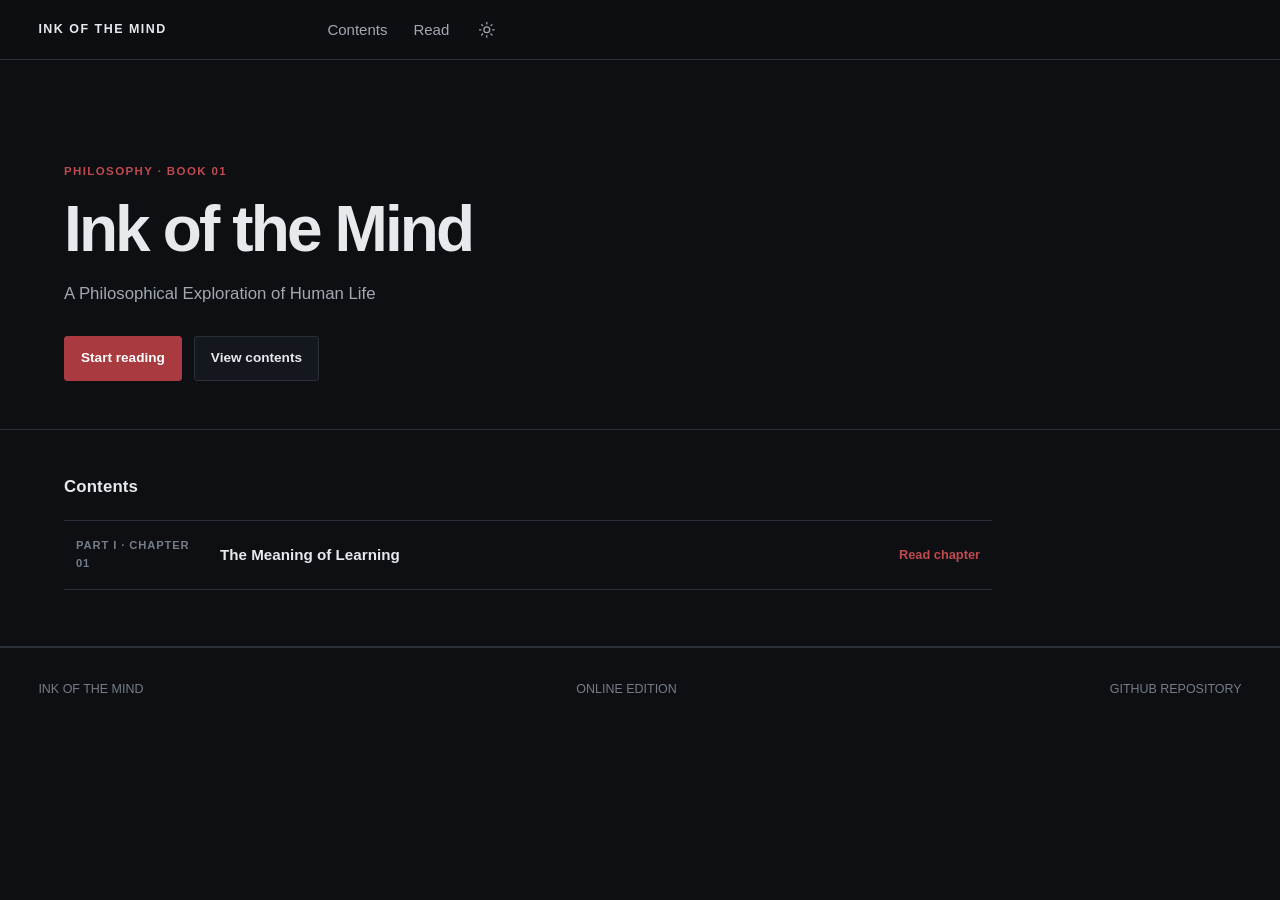
==== commit e6a56f26: "Remove redundant publication copy from homepage" ====
--- a/index.html
+++ b/index.html
@@ -28,10 +28,6 @@
 <div class="home-chapter"><span class="home-chapter__number">PART I · CHAPTER 01</span><strong class="home-chapter__title">The Meaning of Learning</strong><a class="home-chapter__link" href="reader.html">Read chapter</a></div>
 </div>
 </div></section>
-<section class="home-section home-about" id="about"><div class="home-inner">
-<p class="home-about__label">Publication details</p>
-<p class="home-about__copy">Ink of the Mind examines learning, emotions, relationships, purpose and existence. Each chapter considers a central subject through philosophical discussion and reflection.</p>
-</div></section>
 </main>
-<footer class="site-footer"><span>INK OF THE MIND</span><span>A PHILOSOPHICAL EXPLORATION OF HUMAN LIFE</span><a href="https://github.com/EverlastingUc/jingalala-huhu" target="_blank" rel="noopener noreferrer">GITHUB REPOSITORY</a></footer>
+<footer class="site-footer"><span>INK OF THE MIND</span><span>ONLINE EDITION</span><a href="https://github.com/EverlastingUc/jingalala-huhu" target="_blank" rel="noopener noreferrer">GITHUB REPOSITORY</a></footer>
 </body></html>
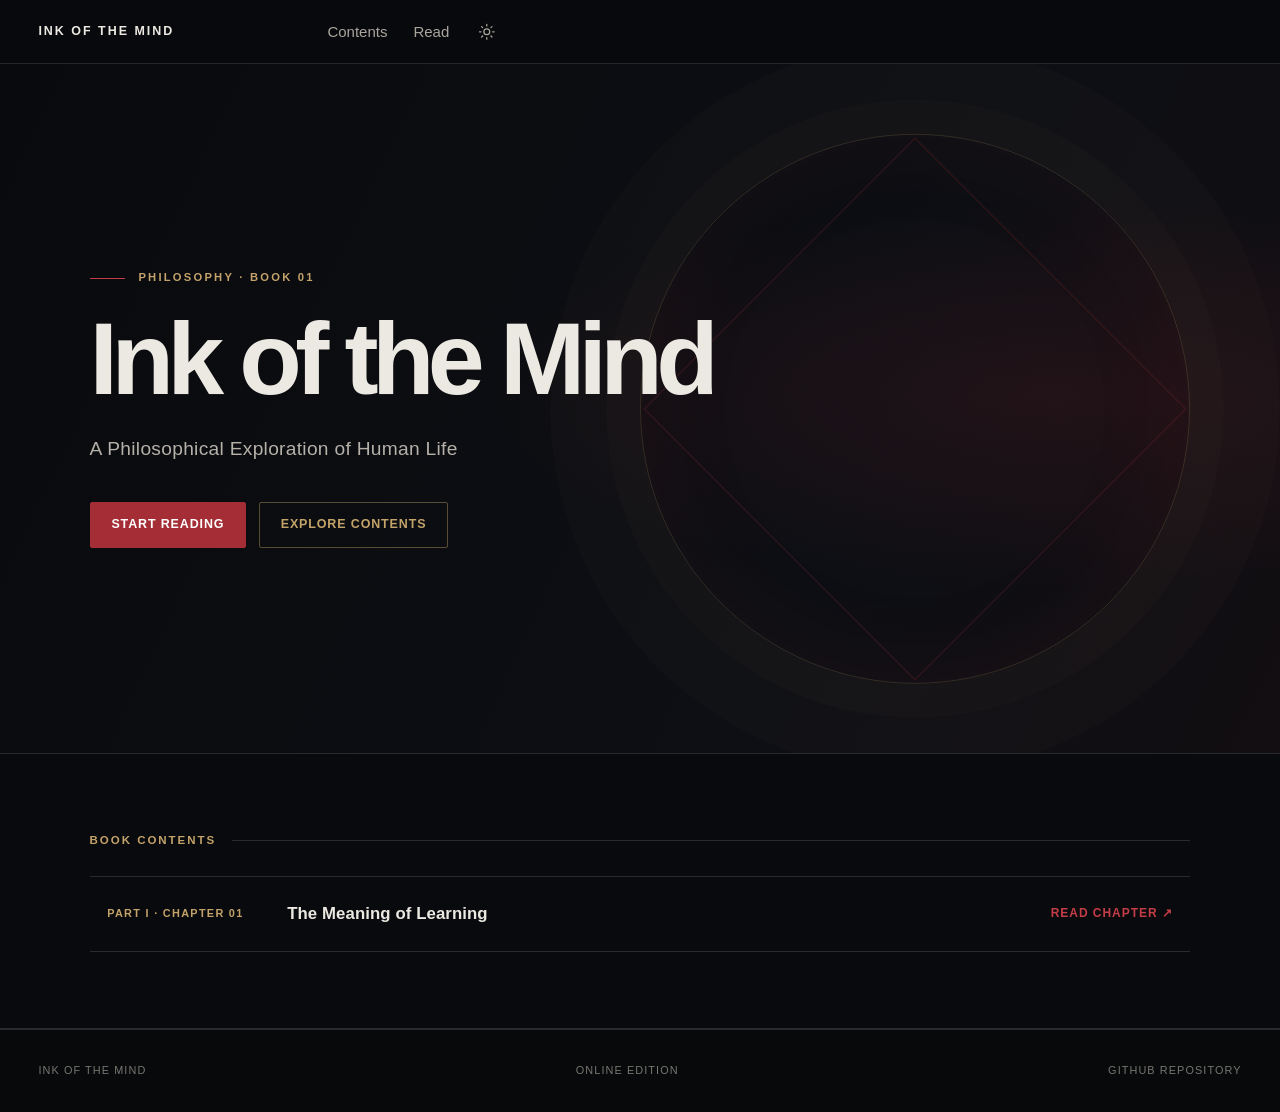
==== commit 1acfd689: "Rebuild Ink of the Mind landing page in dark crimson and gold style" ====
--- a/index.html
+++ b/index.html
@@ -3,7 +3,7 @@
 <head>
 <meta charset="utf-8"><meta name="viewport" content="width=device-width,initial-scale=1">
 <meta name="description" content="Ink of the Mind — a philosophical exploration of human life.">
-<meta name="theme-color" content="#0d0f13"><meta property="og:type" content="book"><meta property="og:title" content="Ink of the Mind"><meta property="og:description" content="A philosophical exploration of human life.">
+<meta name="theme-color" content="#090a0d"><meta property="og:type" content="book"><meta property="og:title" content="Ink of the Mind"><meta property="og:description" content="A philosophical exploration of human life.">
 <link rel="canonical" href="https://everlastinguc.github.io/jingalala-huhu/">
 <title>Ink of the Mind</title>
 <link rel="stylesheet" href="assets/css/tokens.css"><link rel="stylesheet" href="assets/css/base.css"><link rel="stylesheet" href="assets/css/layout.css"><link rel="stylesheet" href="assets/css/components.css"><link rel="stylesheet" href="assets/css/utilities.css">
@@ -20,10 +20,10 @@
 <p class="home-meta">PHILOSOPHY · BOOK 01</p>
 <h1 class="home-title">Ink of the Mind</h1>
 <p class="home-subtitle">A Philosophical Exploration of Human Life</p>
-<div class="home-hero__actions"><a class="home-cta" href="reader.html">Start reading</a><a class="home-cta home-cta--secondary" href="#contents">View contents</a></div>
+<div class="home-hero__actions"><a class="home-cta" href="reader.html">Start reading</a><a class="home-cta home-cta--secondary" href="#contents">Explore contents</a></div>
 </div></section>
 <section class="home-section" id="contents"><div class="home-inner">
-<h2 class="home-section__heading">Contents</h2>
+<h2 class="home-section__heading">Book contents</h2>
 <div class="home-chapter-list">
 <div class="home-chapter"><span class="home-chapter__number">PART I · CHAPTER 01</span><strong class="home-chapter__title">The Meaning of Learning</strong><a class="home-chapter__link" href="reader.html">Read chapter</a></div>
 </div>
--- a/assets/css/tokens.css
+++ b/assets/css/tokens.css
@@ -1 +1 @@
-:root{color-scheme:dark;--bg:#0d0f13;--panel:#14171d;--panel-raised:#1b2028;--text:#e7e9ed;--muted:#a2a8b2;--quiet:#747d89;--line:#2a3039;--accent:#a83a40;--accent-hover:#c04a50;--accent-soft:rgb(168 58 64 / 13%);--success:#82b395;--danger:#c47b7b;--reading:Arial,"Segoe UI",sans-serif;--ui:Arial,"Segoe UI",sans-serif;--mono:Consolas,"SFMono-Regular",monospace;--s1:.25rem;--s2:.5rem;--s3:.75rem;--s4:1rem;--s5:1.25rem;--s6:1.5rem;--s8:2rem;--s10:2.5rem;--s12:3rem;--s16:4rem;--s20:5rem;--topbar:3.75rem;--sidebar:16rem;--rail:12rem;--reading-width:45rem;--wide-reading:55rem;--radius-sm:3px;--radius-md:5px;--radius-lg:7px;--shadow:0 16px 40px rgb(0 0 0 / 32%);--fast:160ms;--normal:210ms;--ease:cubic-bezier(.2,0,0,1);--focus:0 0 0 3px rgb(168 58 64 / 35%)}[data-theme=light]{color-scheme:light;--bg:#f2f3f5;--panel:#fff;--panel-raised:#e9ebef;--text:#20242b;--muted:#515a66;--quiet:#6e7783;--line:#d6dae0;--accent:#913239;--accent-hover:#76272d;--accent-soft:rgb(145 50 57 / 9%);--success:#356b49;--danger:#9b4d4d;--shadow:0 16px 40px rgb(30 35 44 / 12%)}+:root{color-scheme:dark;--bg:#090a0d;--panel:#111319;--panel-raised:#191d25;--text:#ece9e2;--muted:#aaa69d;--quiet:#77766f;--line:#292a2d;--accent:#a52d36;--accent-hover:#c33d47;--accent-soft:rgb(165 45 54 / 14%);--gold:#c4a36a;--gold-soft:rgb(196 163 106 / 12%);--success:#82b395;--danger:#c47b7b;--reading:Arial,"Segoe UI",sans-serif;--ui:Arial,"Segoe UI",sans-serif;--mono:Consolas,"SFMono-Regular",monospace;--s1:.25rem;--s2:.5rem;--s3:.75rem;--s4:1rem;--s5:1.25rem;--s6:1.5rem;--s8:2rem;--s10:2.5rem;--s12:3rem;--s16:4rem;--s20:5rem;--topbar:4rem;--sidebar:16rem;--rail:12rem;--reading-width:45rem;--wide-reading:55rem;--radius-sm:2px;--radius-md:4px;--radius-lg:6px;--shadow:0 18px 50px rgb(0 0 0 / 40%);--fast:160ms;--normal:210ms;--ease:cubic-bezier(.2,0,0,1);--focus:0 0 0 3px rgb(196 163 106 / 32%)}[data-theme=light]{color-scheme:light;--bg:#f2f0eb;--panel:#fffefa;--panel-raised:#e9e5dc;--text:#202126;--muted:#575751;--quiet:#77766f;--line:#d8d2c6;--accent:#913039;--accent-hover:#76272d;--accent-soft:rgb(145 48 57 / 9%);--gold:#98733d;--gold-soft:rgb(152 115 61 / 10%);--success:#356b49;--danger:#9b4d4d;--shadow:0 16px 40px rgb(30 35 44 / 12%)}
--- a/assets/css/utilities.css
+++ b/assets/css/utilities.css
@@ -1 +1,8 @@
-.u-muted{color:var(--muted)}.u-quiet{color:var(--quiet)}.u-accent{color:var(--accent-hover)}.u-hidden{display:none!important}.u-mt-0{margin-block-start:0}.u-text-small{font-size:.82rem}.u-flex{display:flex;align-items:center;gap:var(--s2)}.home-hero{padding:clamp(3.5rem,8vw,6.5rem) clamp(1.25rem,5vw,4rem) 3rem;border-block-end:1px solid var(--line)}.home-inner{width:min(100%,76rem);margin-inline:auto}.home-meta{margin:0 0 .9rem;color:var(--accent-hover);font-size:.72rem;font-weight:700;letter-spacing:.12em;text-transform:uppercase}.home-title{max-width:52rem;margin:0;color:var(--text);font-size:clamp(2.2rem,5vw,4rem);font-weight:700;letter-spacing:-.045em;line-height:1.08}.home-subtitle{max-width:42rem;margin:1rem 0 0;color:var(--muted);font-size:1.05rem;line-height:1.65}.home-hero__actions{display:flex;gap:.75rem;flex-wrap:wrap;margin-block-start:1.75rem}.home-cta{display:inline-flex;align-items:center;justify-content:center;min-height:2.65rem;padding:.65rem 1rem;border:1px solid var(--accent);border-radius:var(--radius-sm);background:var(--accent);color:#fff;font-size:.85rem;font-weight:600;transition:background var(--fast) var(--ease),border-color var(--fast) var(--ease)}.home-cta:hover{border-color:var(--accent-hover);background:var(--accent-hover)}.home-cta--secondary{border-color:var(--line);background:var(--panel);color:var(--text)}.home-cta--secondary:hover{border-color:var(--muted);background:var(--panel-raised)}.home-section{padding:2.75rem clamp(1.25rem,5vw,4rem) 3.5rem;border-block-end:1px solid var(--line)}.home-section__heading{margin:0 0 1.25rem;font-size:1.05rem;font-weight:700;letter-spacing:.01em}.home-section__copy{max-width:54rem;margin:0;color:var(--muted);font-size:.95rem;line-height:1.8}.home-chapter-list{display:grid;max-width:58rem;border-block-start:1px solid var(--line)}.home-chapter{display:grid;grid-template-columns:8rem minmax(0,1fr) auto;align-items:center;gap:1rem;padding:1rem .75rem;border-block-end:1px solid var(--line);transition:background var(--fast) var(--ease)}.home-chapter:hover{background:var(--panel)}.home-chapter__number{color:var(--quiet);font-size:.7rem;font-weight:700;letter-spacing:.08em}.home-chapter__title{font-size:.95rem;font-weight:600}.home-chapter__link{color:var(--accent-hover);font-size:.8rem;font-weight:600}.home-about{padding-block:2.5rem 4rem}.home-about__label{margin:0 0 .8rem;color:var(--quiet);font-size:.7rem;font-weight:700;letter-spacing:.1em;text-transform:uppercase}.home-about__copy{max-width:54rem;margin:0;color:var(--muted);font-size:.9rem;line-height:1.8}@media(max-width:600px){.home-chapter{grid-template-columns:1fr auto;gap:.35rem .75rem}.home-chapter__number{grid-column:1/-1}.home-title{font-size:2.45rem}.home-section{padding-block:2rem 2.5rem}}@media print{:root{color-scheme:light;--bg:#fff;--panel:#fff;--text:#111;--muted:#444;--line:#bbb}body{background:#fff;color:#111;font-size:11pt}.site-header,.sidebar,.right-rail,.reader-progress,.chapter-navigation,.complete-button,.reader-controls,.site-footer,.mobile-overlay{display:none!important}.reader-shell{display:block}.reader-main{padding:0}.reader-main__inner,.reader-main__inner.is-wide{width:100%;max-width:none}.chapter-content{font-size:11pt;line-height:1.65;color:#111}.chapter-content h2{break-after:avoid}.chapter-content blockquote,.reflection{break-inside:avoid;border-color:#777;background:#fff;color:#222}.chapter-heading{break-after:avoid}a{color:inherit;text-decoration:none}}+.u-muted{color:var(--muted)}.u-quiet{color:var(--quiet)}.u-accent{color:var(--accent-hover)}.u-hidden{display:none!important}.u-mt-0{margin-block-start:0}.u-text-small{font-size:.82rem}.u-flex{display:flex;align-items:center;gap:var(--s2)}
+/* Homepage */
+.home-hero{position:relative;isolation:isolate;min-height:min(690px,calc(100vh - var(--topbar)));display:flex;align-items:center;overflow:hidden;padding:clamp(4rem,9vw,8rem) clamp(1.25rem,7vw,7rem);border-block-end:1px solid var(--line);background:radial-gradient(ellipse at 82% 48%,rgb(165 45 54 / 13%),transparent 38%),linear-gradient(115deg,#090a0d 0%,#0d0f14 65%,#120e12 100%)}.home-hero::before{position:absolute;z-index:-1;content:"";width:min(43vw,570px);aspect-ratio:1;inset-inline-end:7%;inset-block-start:50%;transform:translateY(-50%);border:1px solid rgb(196 163 106 / 20%);border-radius:50%;box-shadow:0 0 0 34px rgb(196 163 106 / 2%),0 0 0 90px rgb(196 163 106 / 2%),inset 0 0 100px rgb(165 45 54 / 8%)}.home-hero::after{position:absolute;z-index:-1;content:"";width:min(30vw,390px);aspect-ratio:1;inset-inline-end:calc(7% + min(6.5vw,84px));inset-block-start:50%;transform:translateY(-50%) rotate(45deg);border:1px solid rgb(165 45 54 / 25%)}.home-inner{position:relative;width:min(100%,78rem);margin-inline:auto}.home-meta{display:flex;align-items:center;gap:.85rem;margin:0 0 1.35rem;color:var(--gold);font-size:.7rem;font-weight:700;letter-spacing:.2em;text-transform:uppercase}.home-meta::before{content:"";width:2.2rem;height:1px;background:var(--accent-hover)}.home-title{max-width:55rem;margin:0;color:var(--text);font-size:clamp(3.2rem,8vw,7.4rem);font-weight:700;letter-spacing:-.065em;line-height:.98}.home-subtitle{max-width:38rem;margin:1.5rem 0 0;color:#b5b1a9;font-size:clamp(1rem,1.7vw,1.2rem);line-height:1.7;letter-spacing:.015em}.home-hero__actions{display:flex;gap:.8rem;flex-wrap:wrap;margin-block-start:2.25rem}.home-cta{display:inline-flex;align-items:center;justify-content:center;min-height:2.9rem;padding:.75rem 1.3rem;border:1px solid var(--accent);border-radius:var(--radius-sm);background:var(--accent);color:#fff;font-size:.78rem;font-weight:700;letter-spacing:.07em;text-transform:uppercase;transition:background var(--fast) var(--ease),border-color var(--fast) var(--ease),transform var(--fast) var(--ease)}.home-cta:hover{border-color:var(--accent-hover);background:var(--accent-hover);transform:translateY(-2px)}.home-cta--secondary{border-color:rgb(196 163 106 / 42%);background:transparent;color:var(--gold)}.home-cta--secondary:hover{border-color:var(--gold);background:var(--gold-soft);color:var(--text)}.home-section{padding:clamp(3rem,6vw,5.5rem) clamp(1.25rem,7vw,7rem);border-block-end:1px solid var(--line);background:var(--bg)}.home-section__heading{display:flex;align-items:center;gap:1rem;margin:0 0 1.7rem;color:var(--gold);font-size:.72rem;font-weight:700;letter-spacing:.17em;text-transform:uppercase}.home-section__heading::after{content:"";height:1px;flex:1;background:var(--line)}.home-section__copy{max-width:54rem;margin:0;color:var(--muted);font-size:.95rem;line-height:1.8}.home-chapter-list{display:grid;max-width:78rem;border-block-start:1px solid var(--line)}.home-chapter{position:relative;display:grid;grid-template-columns:10rem minmax(0,1fr) auto;align-items:center;gap:1.25rem;padding:1.45rem 1.1rem;border-block-end:1px solid var(--line);transition:background var(--fast) var(--ease),padding var(--fast) var(--ease)}.home-chapter:hover{padding-inline:1.4rem;background:linear-gradient(90deg,var(--panel),transparent)}.home-chapter__number{color:var(--gold);font-size:.68rem;font-weight:700;letter-spacing:.12em}.home-chapter__title{color:var(--text);font-size:1.05rem;font-weight:600;letter-spacing:.005em}.home-chapter__link{color:var(--accent-hover);font-size:.75rem;font-weight:700;letter-spacing:.08em;text-transform:uppercase}.home-chapter__link::after{content:" ↗"}.home-about{padding-block:2.5rem 4rem}.home-about__label{margin:0 0 .8rem;color:var(--quiet);font-size:.7rem;font-weight:700;letter-spacing:.1em;text-transform:uppercase}.home-about__copy{max-width:54rem;margin:0;color:var(--muted);font-size:.9rem;line-height:1.8}.site-header{border-block-end-color:#25252a}.site-header .wordmark{letter-spacing:.16em}.site-footer{background:#08090b;color:#77766f;font-size:.68rem;letter-spacing:.1em}.site-footer a:hover{color:var(--gold)}
+/* Reader details */
+.chapter-heading__part{color:var(--gold)}.chapter-content li::marker{color:var(--gold)}.chapter-content blockquote{border-inline-start-color:var(--gold)}.reflection{border-inline-start-color:var(--accent)}.toc-link:hover,.toc-link.is-active{border-inline-start-color:var(--gold)}.chapter-link[aria-current=page]{border-inline-start-color:var(--accent)}.reader-progress__bar,.progress-track__bar{background:linear-gradient(90deg,var(--accent),var(--gold))}
+@media(max-width:760px){.home-hero{min-height:580px;padding-block:5rem}.home-hero::before{width:76vw;inset-inline-end:-24%;inset-block-start:66%;opacity:.65}.home-hero::after{width:54vw;inset-inline-end:-10%;inset-block-start:66%;opacity:.65}.home-title{font-size:clamp(3rem,14vw,5rem)}.home-chapter{grid-template-columns:1fr auto;gap:.5rem .75rem}.home-chapter__number{grid-column:1/-1}.home-section{padding-block:2.5rem 3rem}}
+@media(max-width:430px){.home-hero{min-height:540px}.home-title{font-size:2.85rem}.home-subtitle{max-width:19rem}.home-hero__actions{align-items:stretch;flex-direction:column;max-width:15rem}.home-cta{width:100%}}
+@media print{:root{color-scheme:light;--bg:#fff;--panel:#fff;--text:#111;--muted:#444;--line:#bbb}body{background:#fff;color:#111;font-size:11pt}.site-header,.sidebar,.right-rail,.reader-progress,.chapter-navigation,.complete-button,.reader-controls,.site-footer,.mobile-overlay{display:none!important}.reader-shell{display:block}.reader-main{padding:0}.reader-main__inner,.reader-main__inner.is-wide{width:100%;max-width:none}.chapter-content{font-size:11pt;line-height:1.65;color:#111}.chapter-content h2{break-after:avoid}.chapter-content blockquote,.reflection{break-inside:avoid;border-color:#777;background:#fff;color:#222}.chapter-heading{break-after:avoid}a{color:inherit;text-decoration:none}}
